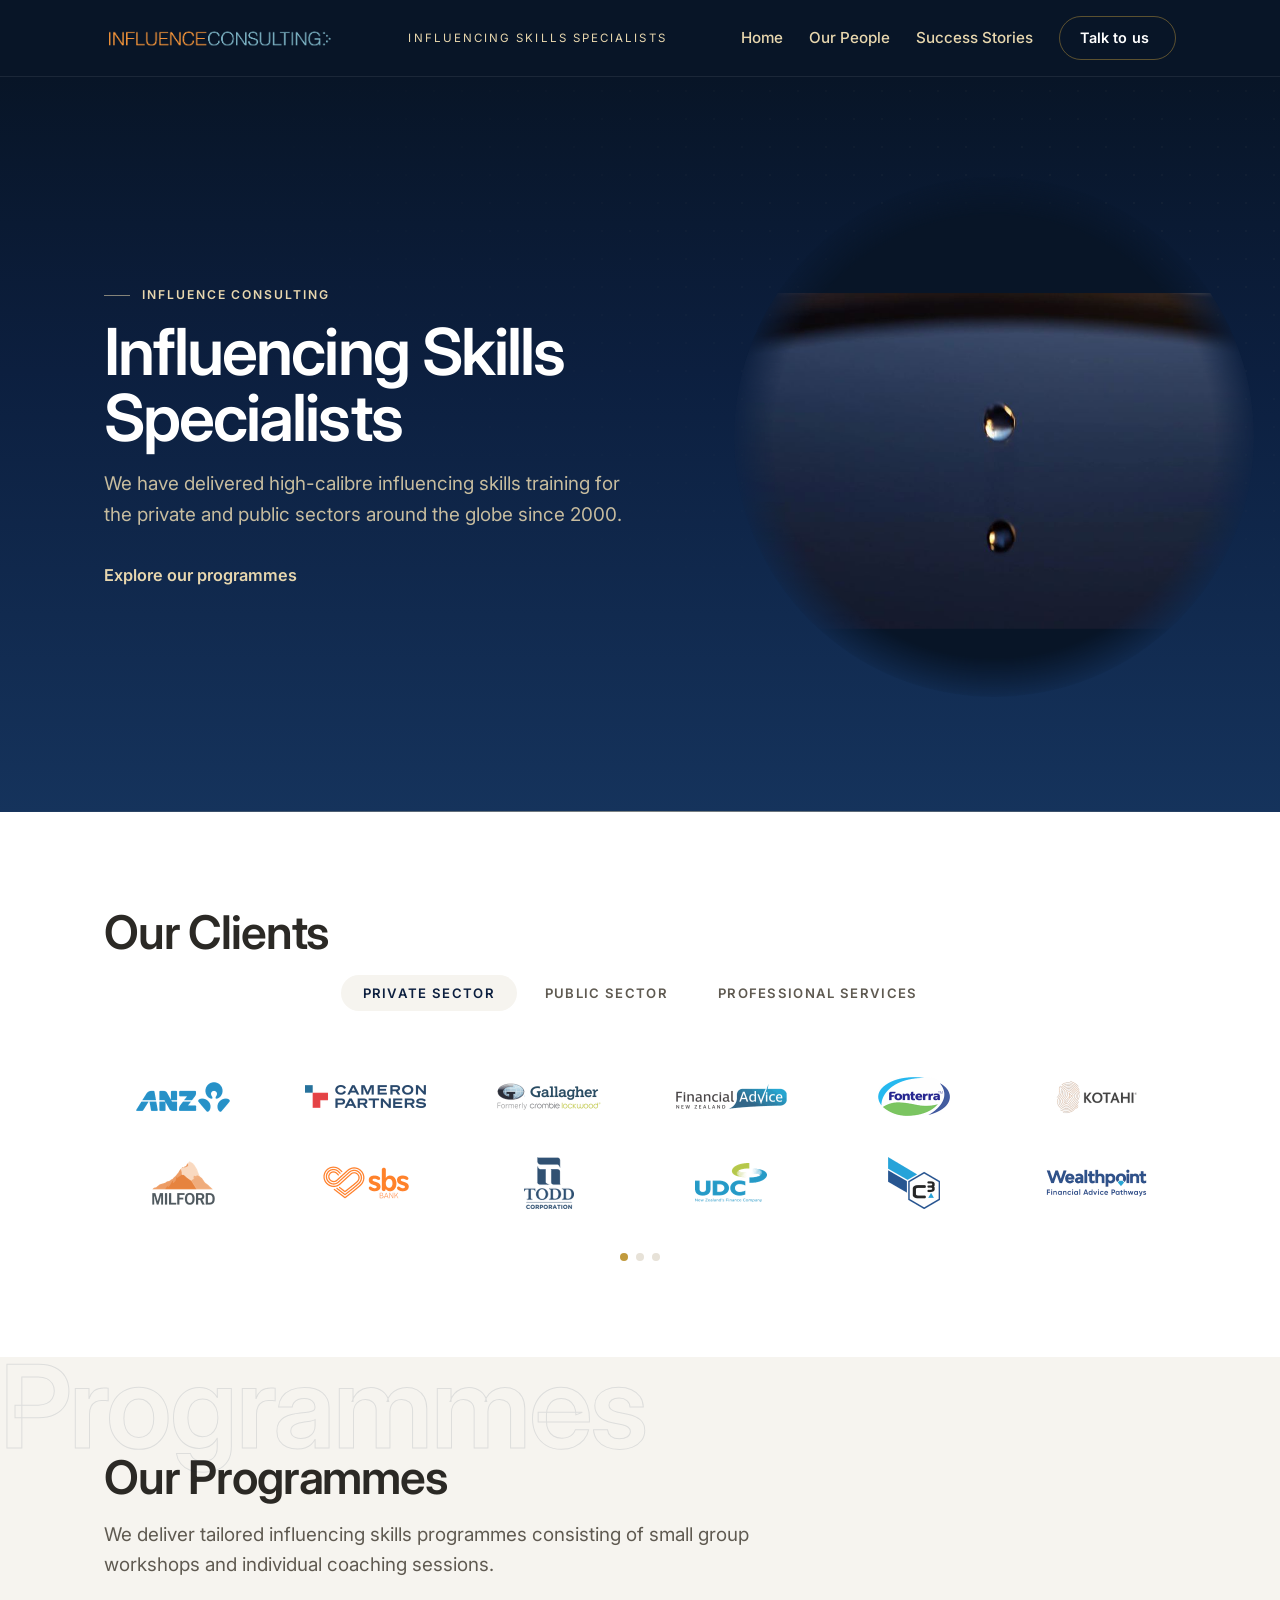
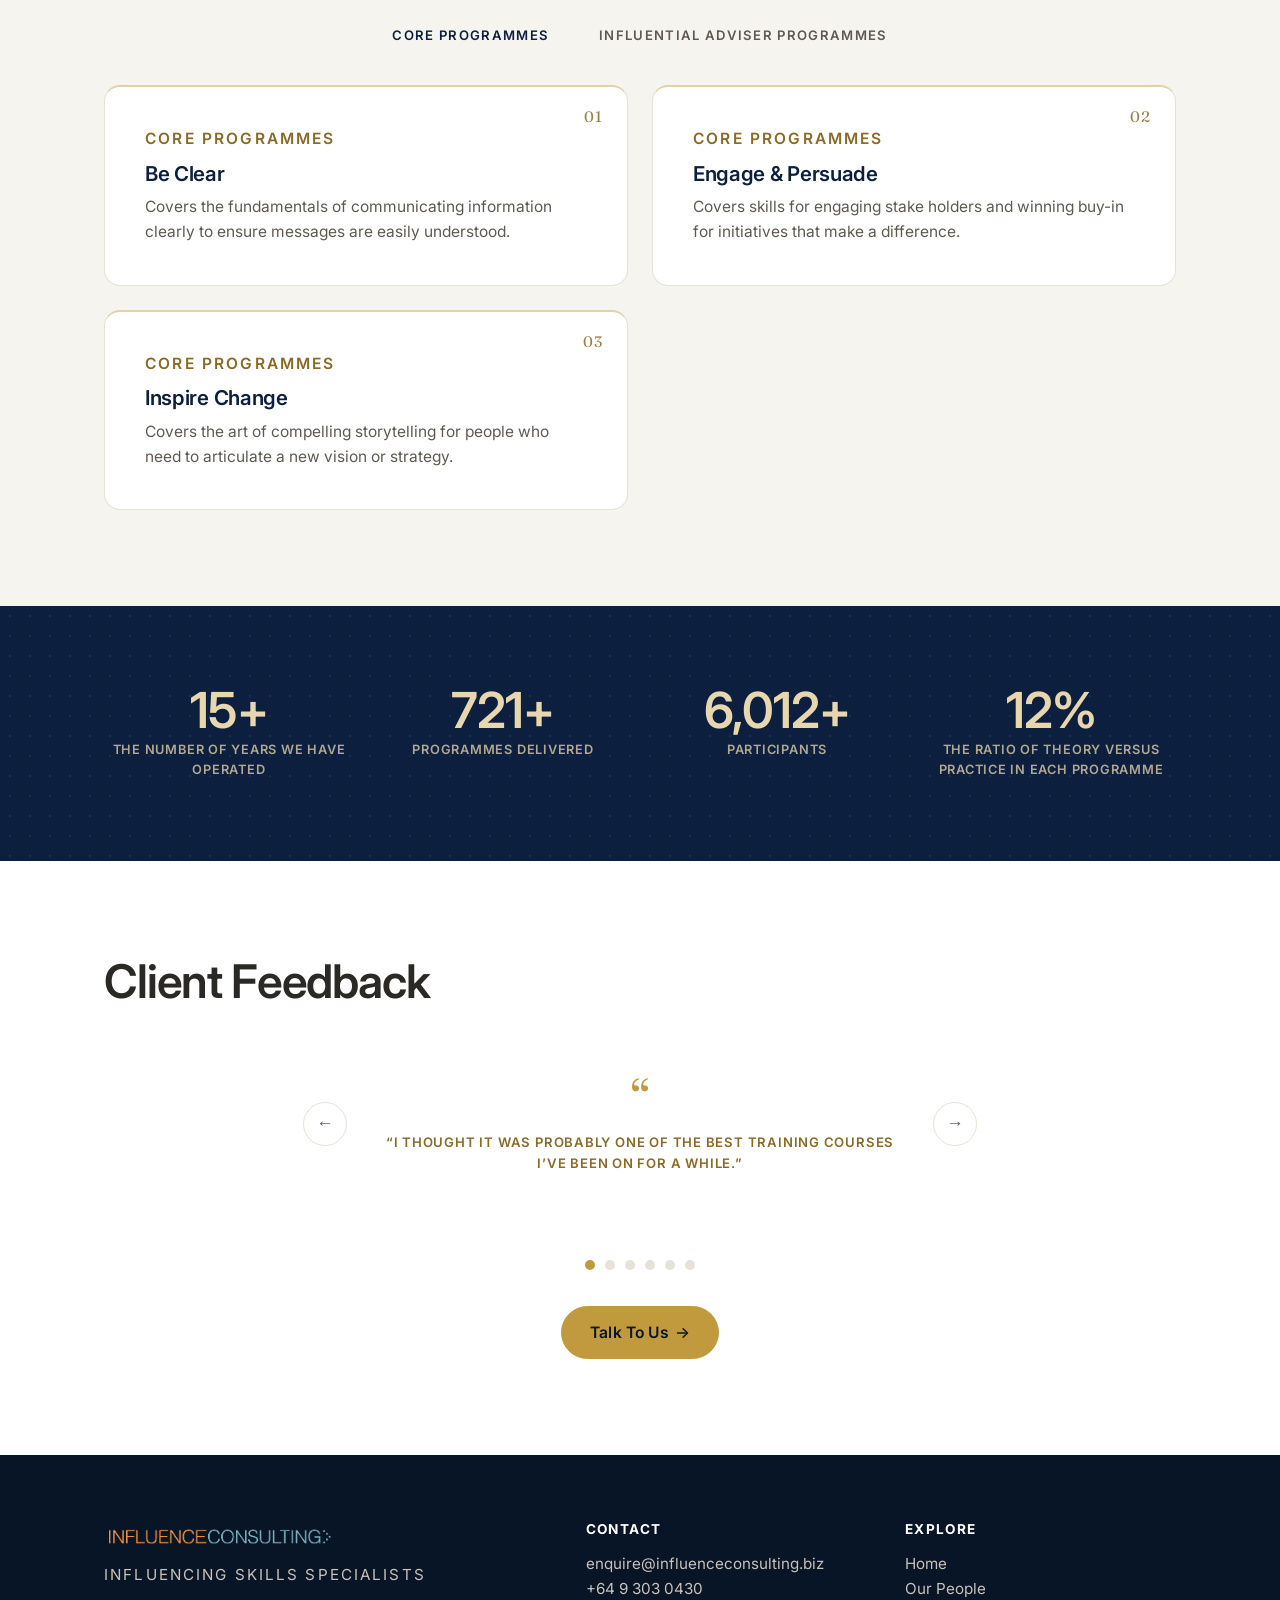
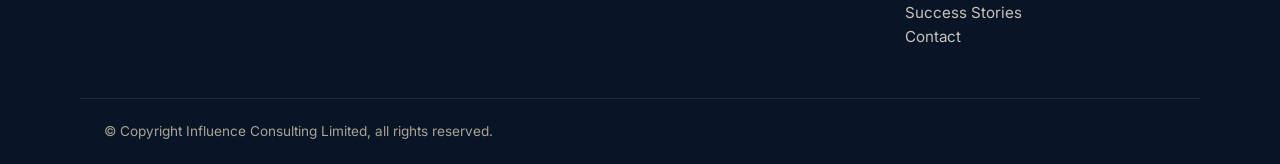
==== index.html @ 6c711fb7 "Programmes: Core Programmes tab first/active above Influential Adviser; restore Talk To Us button" ====
<!DOCTYPE html>
<html lang="en-NZ"><script>document.documentElement.classList.add("js")</script>
<head>
<meta charset="UTF-8">
<meta name="viewport" content="width=device-width, initial-scale=1">
<title>Influence Consulting – Leading Influencing Skills Specialists</title>
<link rel="icon" href="/assets/favicon.ico" sizes="any">
<link rel="icon" href="/assets/favicon-32.png" type="image/png" sizes="32x32">
<link rel="apple-touch-icon" href="/assets/favicon-180.png">
<meta property="og:title" content="Influence Consulting – Leading Influencing Skills Specialists">
<meta property="og:description" content="We have delivered high-calibre influencing skills training for the private and public sectors around the globe since 2000.">
<meta property="og:image" content="https://influence-website.onrender.com/assets/og-image.jpg">
<meta property="og:image:width" content="1200">
<meta property="og:image:height" content="630">
<meta property="og:image:alt" content="Influence Consulting — Influencing Skills Specialists">
<meta name="twitter:card" content="summary_large_image">
<meta name="twitter:title" content="Influence Consulting – Leading Influencing Skills Specialists">
<meta name="twitter:description" content="We have delivered high-calibre influencing skills training for the private and public sectors around the globe since 2000.">
<meta name="twitter:image" content="https://influence-website.onrender.com/assets/og-image.jpg">
<meta property="og:type" content="website">
<meta name="description" content="We have delivered high-calibre influencing skills training for the private and public sectors around the globe since 2000.">
<link rel="preconnect" href="https://fonts.googleapis.com">
<link rel="preconnect" href="https://fonts.gstatic.com" crossorigin>
<link href="https://fonts.googleapis.com/css2?family=Fraunces:opsz,wght@9..144,400;9..144,500;9..144,600&family=Inter:wght@400;500;600&display=swap" rel="stylesheet">
<link rel="stylesheet" href="style.css">
</head>
<body>

<header class="site-header">
  <div class="wrap nav-row">
    <a class="brand" href="/"><img src="assets/icl-logo-light.png" alt="Influence Consulting" class="brand-logo"></a>
    <p class="brand-tag">Influencing Skills Specialists</p>
    <button class="nav-toggle" aria-label="Menu" aria-expanded="false"><span></span><span></span><span></span></button>
    <nav>
      <a href="/">Home</a>
      <a href="/our-people">Our People</a>
      <a href="/success-stories">Success Stories</a>
      <a href="/contact" class="btn btn-sm">Talk to us</a>
    </nav>
  </div>
</header>
<main><section class="hero"><div class="wrap hero-grid">
    <div><p class="eyebrow">Influence Consulting</p>
    <h1>Influencing Skills Specialists</h1><p class="lede">We have delivered high-calibre influencing skills training for the private and public sectors around the globe since 2000.</p><p class="hero-link"><a href="#programmes">Explore our programmes</a></p>
    </div>
    <div class="hero-media hero-drop">
      <div class="drop-frame"><video class="drop-video" autoplay muted loop playsinline preload="auto" poster="assets/hero-drop-poster.jpg" aria-hidden="true">
        <source src="assets/hero-drop.mp4" type="video/mp4">
      </video></div>
    </div>
    </div></section><section class="section client-section"><div class="wrap">
<h2>Our Clients</h2>
<div class="client-tabs">
<button class="client-tab active" data-sector="0">Private Sector</button>
<button class="client-tab" data-sector="1">Public Sector</button>
<button class="client-tab" data-sector="2">Professional Services</button>
</div>
<div class="client-panel active"><div class="logo-grid">
<div class="logo-card"><img src="assets/anz.png" alt="ANZ" title="ANZ" width="94" height="30" loading="lazy" decoding="async"></div>
<div class="logo-card"><img src="assets/cameron.png" alt="Cameron Partners" title="Cameron Partners" width="121" height="23" loading="lazy" decoding="async"></div>
<div class="logo-card"><img src="assets/gallagher.png" alt="Gallagher (formerly Crombie Lockwood)" title="Gallagher (formerly Crombie Lockwood)" width="104" height="27" loading="lazy" decoding="async"></div>
<div class="logo-card"><img src="assets/financial-advice.png" alt="Financial Advice NZ" title="Financial Advice NZ" width="111" height="25" loading="lazy" decoding="async"></div>
<div class="logo-card"><img src="assets/fonterra.png" alt="Fonterra" title="Fonterra" width="72" height="39" loading="lazy" decoding="async"></div>
<div class="logo-card"><img src="assets/kotahi.png" alt="Kotahi" title="Kotahi" width="82" height="34" loading="lazy" decoding="async"></div>
<div class="logo-card"><img src="assets/milford.png" alt="Milford" title="Milford" width="63" height="44" loading="lazy" decoding="async"></div>
<div class="logo-card"><img src="assets/sbs.png" alt="SBS" title="SBS" width="86" height="33" loading="lazy" decoding="async"></div>
<div class="logo-card"><img src="assets/todd.png" alt="Todd Corporation" title="Todd Corporation" width="50" height="52" loading="lazy" decoding="async"></div>
<div class="logo-card"><img src="assets/udc.png" alt="UDC" title="UDC" width="72" height="39" loading="lazy" decoding="async"></div>
<div class="logo-card"><img src="assets/c3.png" alt="C3" title="C3" width="52" height="52" loading="lazy" decoding="async"></div>
<div class="logo-card"><img src="assets/wealthpoint.png" alt="Wealthpoint" title="Wealthpoint" width="101" height="28" loading="lazy" decoding="async"></div>
</div></div><div class="client-panel"><div class="logo-grid">
<div class="logo-card"><img src="assets/acc.png" alt="ACC" title="ACC" width="59" height="48" loading="lazy" decoding="async"></div>
<div class="logo-card"><img src="assets/commerce-commission.png" alt="Commerce Commission" title="Commerce Commission" width="94" height="30" loading="lazy" decoding="async"></div>
<div class="logo-card"><img src="assets/oag.png" alt="Controller and Auditor-General" title="Controller and Auditor-General" width="150" height="15" loading="lazy" decoding="async"></div>
<div class="logo-card"><img src="assets/dpmc.png" alt="Department of the Prime Minister and Cabinet" title="Department of the Prime Minister and Cabinet" width="132" height="21" loading="lazy" decoding="async"></div>
<div class="logo-card"><img src="assets/dia2.png" alt="Department of Internal Affairs" title="Department of Internal Affairs" width="105" height="27" loading="lazy" decoding="async"></div>
<div class="logo-card"><img src="assets/mbie.png" alt="Ministry of Business, Innovation & Employment" title="Ministry of Business, Innovation & Employment" width="118" height="24" loading="lazy" decoding="async"></div>
<div class="logo-card"><img src="assets/treasury.png" alt="The Treasury" title="The Treasury" width="108" height="26" loading="lazy" decoding="async"></div>
<div class="logo-card"><img src="assets/mpi.png" alt="Ministry for Primary Industries" title="Ministry for Primary Industries" width="119" height="24" loading="lazy" decoding="async"></div>
<div class="logo-card"><img src="assets/mot.png" alt="Ministry of Transport" title="Ministry of Transport" width="119" height="24" loading="lazy" decoding="async"></div>
<div class="logo-card"><img src="assets/gw.png" alt="Greater Wellington Regional Council" title="Greater Wellington Regional Council" width="92" height="30" loading="lazy" decoding="async"></div>
<div class="logo-card"><img src="assets/invercargill.png" alt="Invercargill City Council" title="Invercargill City Council" width="60" height="47" loading="lazy" decoding="async"></div>
<div class="logo-card"><img src="assets/moe.png" alt="Ministry of Education" title="Ministry of Education" width="88" height="32" loading="lazy" decoding="async"></div>
</div></div><div class="client-panel"><div class="logo-grid">
<div class="logo-card"><img src="assets/beca.png" alt="Beca" title="Beca" width="112" height="25" loading="lazy" decoding="async"></div>
<div class="logo-card"><img src="assets/buddle.png" alt="Buddle Findlay" title="Buddle Findlay" width="88" height="32" loading="lazy" decoding="async"></div>
<div class="logo-card"><img src="assets/colin.png" alt="Colin Biggers & Paisley" title="Colin Biggers & Paisley" width="67" height="42" loading="lazy" decoding="async"></div>
<div class="logo-card"><img src="assets/deloitte.png" alt="Deloitte" title="Deloitte" width="121" height="23" loading="lazy" decoding="async"></div>
<div class="logo-card"><img src="assets/kpmg.png" alt="KPMG" title="KPMG" width="82" height="34" loading="lazy" decoding="async"></div>
<div class="logo-card"><img src="assets/martinj.png" alt="MartinJenkins" title="MartinJenkins" width="102" height="27" loading="lazy" decoding="async"></div>
<div class="logo-card"><img src="assets/mitchell-daysh.png" alt="Mitchell Daysh" title="Mitchell Daysh" width="113" height="25" loading="lazy" decoding="async"></div>
<div class="logo-card"><img src="assets/rmv.png" alt="Russell McVeagh" title="Russell McVeagh" width="74" height="38" loading="lazy" decoding="async"></div>
<div class="logo-card"><img src="assets/saxton.png" alt="Saxton Bampfylde" title="Saxton Bampfylde" width="115" height="24" loading="lazy" decoding="async"></div>
</div></div>
<div class="client-dots">
<button class="client-dot on" aria-label="Private Sector"></button>
<button class="client-dot" aria-label="Public Sector"></button>
<button class="client-dot" aria-label="Professional Services"></button>
</div>
</div></section>
<section class="section section-tint section-head" id="programmes"><div class="wrap"><p class="ghost">Programmes</p>

<h2>Our Programmes</h2>
<p class="lede">We deliver tailored influencing skills programmes consisting of small group workshops and individual coaching sessions.</p>
<div class="programme-tabs" style="margin-top:36px">
  <button class="programme-tab active">Core Programmes</button>
  <button class="programme-tab">Influential Adviser Programmes</button>
</div>
<div class="grid-2 active" style="margin-top:24px"><div class="card"><p class="card-kicker">Core Programmes</p><h3>Be Clear</h3><p>Covers the fundamentals of communicating information clearly to ensure messages are easily understood.</p></div><div class="card"><p class="card-kicker">Core Programmes</p><h3>Engage &amp; Persuade</h3><p>Covers skills for engaging stake holders and winning buy-in for initiatives that make a difference.</p></div><div class="card"><p class="card-kicker">Core Programmes</p><h3>Inspire Change</h3><p>Covers the art of compelling storytelling for people who need to articulate a new vision or strategy.</p></div></div>
<div class="grid-2" style="margin-top:24px"><div class="card"><p class="card-kicker">Influential Adviser Programmes</p><h3>Influential Adviser<br>Business Development Skills</h3><p>Programmes designed for the banking, financial or professional service sectors, that result in more business with existing and prospective clients.</p></div><div class="card"><p class="card-kicker">Influential Adviser Programmes</p><h3>Influential Adviser<br>Consulting Skills</h3><p>Programmes that help banking, financial or professional service consultants develop key communication skills that cement strategic client relationships.</p></div></div>
</div></section>

<section class="stats"><div class="wrap stats-grid">
<div><strong class="count" data-to="25" data-suffix="+">0+</strong><span>The number of years we have operated</span></div>
<div><strong class="count" data-to="1200" data-suffix="+" data-delimiter=",">0+</strong><span>Programmes Delivered</span></div>
<div><strong class="count" data-to="10000" data-suffix="+" data-delimiter=",">0+</strong><span>Participants</span></div>
<div><strong class="count" data-to="20" data-suffix="%">0%</strong><span>The ratio of theory versus practice in each programme</span></div>
</div></section>

<section class="section"><div class="wrap">

<h2>Client Feedback</h2>
<div class="bubbles-wrapper">
  <button class="bubble-prev" aria-label="Previous">&#8592;</button>
  <div class="bubble active"><p>“I thought it was probably one of the best training courses I’ve been on for a while.”</p></div>
  <div class="bubble"><p>“I must say I felt my attention and absorption of information was much better than in usual sessions, and it really didn’t drag on like some workshops often do. Hence I believe what you do really works!”</p></div>
  <div class="bubble"><p>“Can’t thank you enough. I honestly can’t remember the last course I took that was so practical! Really appreciate it.”</p></div>
  <div class="bubble"><p>“This was fantastic! The content was really helpful for bringing consciousness to the way you interact with and influence people, and also learnt so much just from watching James’ communication and facilitation style.”</p></div>
  <div class="bubble"><p>“The course was really helpful using practical examples! I think everyone feels empowered and prepared to tackle those upcoming scenarios we analysed. The course moved at pace but still gave enough depth to each section — a great combo.”</p></div>
  <div class="bubble"><p>“In 20 years with being with ANZ, I’d say this would have to be the best communication course I’ve been on. It was succinct, relatable and constructive.”</p></div>
  <button class="bubble-next" aria-label="Next">&#8594;</button>
</div>
<div class="bubble-dots">
  <button class="on" aria-label="Feedback 1"></button>
  <button aria-label="Feedback 2"></button>
  <button aria-label="Feedback 3"></button>
  <button aria-label="Feedback 4"></button>
  <button aria-label="Feedback 5"></button>
  <button aria-label="Feedback 6"></button>
</div>
<div style="text-align:center;margin-top:36px"><a class="btn btn-gold" href="/contact">Talk To Us</a></div>
</div></section></main>

<footer class="site-footer">
  <div class="wrap footer-grid">
    <div>
      <a href="/"><img src="assets/icl-logo-light.png" alt="Influence Consulting" class="footer-logo" width="231" height="34"></a>
      <p class="footer-tag">Influencing Skills Specialists</p>
    </div>
    <div>
      <h4>Contact</h4>
      <p><a href="mailto:enquire@influenceconsulting.biz">enquire@influenceconsulting.biz</a><br>
      <a href="tel:+6493030430">+64 9 303 0430</a></p>
    </div>
    <div>
      <h4>Explore</h4>
      <p><a href="/">Home</a><br>
      <a href="/our-people">Our People</a><br>
      <a href="/success-stories">Success Stories</a><br>
      <a href="/contact">Contact</a></p>
    </div>
  </div>
  <div class="wrap footer-base">© Copyright Influence Consulting Limited, all rights reserved.</div>
</footer>

<script src="site.js" defer></script>
</body>
</html>
---- style.css ----
/* design tokens: the only ad-hoc colour values in this file should be inside this block */
:root{
  --ink:#2b2925; --ink-soft:#5f5a51; --navy:#0c1f3f; --navy-deep:#081527; --navy-hi:#15335c;
  --navy-mid:#0e2648;
  --gold:#c19a3d; --gold-ink:#8a6a24; --gold-soft:#e8d7ae; --gold-bright:#d4a843; --tint:#f6f4ef; --line:#e7e2d8;
  --space-2:16px; --space-3:24px; --space-4:32px; --space-6:48px; --space-8:64px; --space-12:96px;
  --font-display:"Fraunces",Georgia,serif; --font-body:"Inter",-apple-system,sans-serif;
  --mist:#aaa396; --gold-dim:rgba(193,154,61,.5);
  --shadow-card:0 12px 30px rgba(12,31,63,.1);
  --shadow-deep:0 30px 70px rgba(0,0,0,.45);
  --shadow-pop:0 16px 40px rgba(8,21,39,.28);
}
html{scroll-behavior:smooth}
*{margin:0;padding:0;box-sizing:border-box}
body{font-family:var(--font-body);color:var(--ink);line-height:1.6;background:#fff}
html,body{overflow-x:clip}
.wrap{max-width:1120px;margin:0 auto;padding:0 24px}
h1,h2,h3{font-family:var(--font-body);font-weight:600;line-height:1.14;letter-spacing:-.02em}
h1{font-size:clamp(2.5rem,5.4vw,4.05rem);line-height:1.02;letter-spacing:-.03em}
h2{font-size:clamp(1.9rem,3.9vw,2.9rem);line-height:1.05;letter-spacing:-.025em;margin-bottom:18px}
h3{font-size:1.28rem;margin-bottom:10px;letter-spacing:-.015em}
p{color:var(--ink-soft)}
.eyebrow{display:flex;align-items:center;gap:12px;font-size:.76rem;font-weight:600;letter-spacing:.16em;text-transform:uppercase;color:var(--gold-ink);margin-bottom:14px}
.eyebrow::before{content:"";width:26px;height:1px;background:currentColor;opacity:.55;flex:none}
.lede{font-size:1.18rem;line-height:1.62;max-width:58ch}
.btn{display:inline-flex;align-items:center;background:transparent;color:#fff;padding:13px 28px;border-radius:999px;text-decoration:none;font-weight:600;font-size:.98rem;letter-spacing:.01em;transition:.2s;border:1.5px solid rgba(193,154,61,.55)}
.btn::after{content:" \2192";font-weight:500;margin-left:6px}
.btn:hover{background:var(--gold);color:var(--navy-deep);border-color:var(--gold)}
.btn-gold{background:var(--gold);color:var(--navy-deep);border-color:var(--gold)}
.btn-gold:hover{background:var(--navy);color:#fff;border-color:var(--navy)}
.btn-sm{padding:9px 20px;font-size:.9rem;border-color:rgba(193,154,61,.45)}
.btn-sm::after{content:""}
.textlink{color:var(--navy);font-weight:600;text-decoration:none}
.textlink:hover{color:var(--gold-ink)}
a{color:inherit}
a:focus-visible,button:focus-visible,input:focus-visible,textarea:focus-visible{outline:3px solid var(--gold);outline-offset:3px}

/* header */
.site-header{position:sticky;top:0;background:var(--navy-deep);backdrop-filter:blur(8px);border-bottom:1px solid rgba(255,255,255,.08);z-index:50;transition:background .35s ease}
.nav-row{display:flex;align-items:center;justify-content:space-between;height:76px;gap:16px}
.brand-logo{height:34px;width:auto;display:block}
.brand-tag{font-size:.72rem;letter-spacing:.18em;text-transform:uppercase;color:var(--gold-soft)}
.brand{font-family:var(--font-body);font-size:1.35rem;text-decoration:none;color:#fff;font-weight:600}
.brand span{color:var(--gold);font-weight:400}
nav{display:flex;gap:26px;align-items:center}
nav a{text-decoration:none;font-weight:500;color:var(--gold-soft);font-size:.95rem}
nav a:hover{color:#fff}
.nav-toggle{display:none;flex-direction:column;gap:5px;background:none;border:none;cursor:pointer;padding:8px}
.nav-toggle span{display:block;width:22px;height:2px;background:var(--gold-soft);border-radius:2px;transition:.25s}
.nav-open .nav-toggle span:nth-child(1){transform:translateY(7px) rotate(45deg)}
.nav-open .nav-toggle span:nth-child(2){opacity:0}
.nav-open .nav-toggle span:nth-child(3){transform:translateY(-7px) rotate(-45deg)}

/* hero */
.hero{position:relative;background:linear-gradient(180deg,var(--navy-deep) 0%,var(--navy) 40%,var(--navy-hi) 100%);color:#fff;padding:clamp(48px,8.5vw,100px) 0 clamp(64px,9vw,120px);overflow:hidden}
.hero::after{content:"";position:absolute;inset:auto 0 0 0;height:1px;background:linear-gradient(90deg,rgba(232,215,174,0),rgba(232,215,174,.5),rgba(232,215,174,0))}
.hero .eyebrow{color:var(--gold-soft)}
.hero h1{color:#fff;max-width:18ch}
.hero .lede{color:rgba(232,215,174,.85);margin-top:18px}
.hero-grid{display:grid;grid-template-columns:1.15fr 1fr;gap:clamp(32px,4vw,56px);align-items:center;position:relative;z-index:1}
@media (min-width:1000px){.hero-media{width:min(620px,58vw);margin-right:calc(-1 * clamp(0px,10vw,150px))}}
.hero-link{margin-top:var(--space-4)}
.hero-link a{color:var(--gold-soft);font-weight:600;text-decoration:none;font-size:1.02rem}
.hero-link a:hover{color:#fff}
.hero-media{position:relative;display:flex;align-items:center;justify-content:center}
.drop-frame{width:100%;max-width:520px;aspect-ratio:1/1;border-radius:50%;overflow:hidden;position:relative;background:var(--navy-deep);
  -webkit-mask-image:radial-gradient(circle at 50% 50%,#000 60%,rgba(0,0,0,0) 72%);
  mask-image:radial-gradient(circle at 50% 50%,#000 60%,rgba(0,0,0,0) 72%)}
/* contained fit + slight zoom so the full splash stays inside the circle */
.drop-video{position:absolute;inset:0;width:100%;height:100%;object-fit:contain;transform:scale(1.15) translateY(4%);display:block}
.drop-still{position:absolute;inset:0;width:100%;height:100%;object-fit:cover;display:block}

/* ghost watermark heading */
.section-head{padding-top:clamp(90px,10vw,150px)}
.section-head{overflow:hidden}
.ghost{position:absolute;top:-8px;left:0;font-family:var(--font-body);font-weight:600;
  font-size:clamp(3.4rem,9vw,7.5rem);line-height:1;letter-spacing:-.02em;white-space:nowrap;
  color:transparent;-webkit-text-stroke:1px rgba(12,31,63,.10);pointer-events:none;user-select:none}
.section-head{position:relative}

/* subtle particle texture on hero, water-inspired */
.hero::before{content:"";position:absolute;inset:0;opacity:.08;pointer-events:none;
  background-image:radial-gradient(rgba(232,215,174,.5) 1px,transparent 1.4px);background-size:28px 28px;
  -webkit-mask-image:radial-gradient(120% 100% at 85% 20%,#000 0%,transparent 62%);
  mask-image:radial-gradient(120% 100% at 85% 20%,#000 0%,transparent 62%)}

/* story card quote mark */
.story{position:relative}
.story::before{content:"\201C";position:absolute;top:14px;right:18px;font-family:var(--font-display);
  font-size:3.6rem;line-height:1;color:var(--gold);opacity:.35;pointer-events:none}

/* stats */
.stats{background:var(--navy);padding:clamp(48px,7vw,80px) 0;position:relative}
.stats::before{content:"";position:absolute;inset:0;opacity:.08;pointer-events:none;
  background-image:radial-gradient(rgba(232,215,174,.85) 1px,transparent 1.5px);background-size:20px 20px}
.stats-grid{display:grid;grid-template-columns:repeat(4,1fr);gap:var(--space-3);text-align:center}
.stats strong{display:block;font-family:var(--font-body);font-weight:600;font-size:clamp(2.2rem,4vw,3.1rem);line-height:1;letter-spacing:-.02em;color:var(--gold-soft);transition:color .3s}
.stats strong.counted{color:var(--gold-bright)}
.stats span{font-size:.8rem;font-weight:600;letter-spacing:.06em;text-transform:uppercase;color:rgba(232,215,174,.75);display:block;margin-top:4px}

/* sections */
.section{padding:clamp(64px,7.5vw,112px) 0}
.section-tint{background:var(--tint)}
.grid-3{display:grid;grid-template-columns:repeat(3,1fr);gap:24px;margin-top:36px}
.grid-2{display:grid;grid-template-columns:repeat(2,1fr);gap:24px;margin-top:36px}
#programmes .grid-2{counter-reset:prog;display:none}
#programmes .grid-2.active{display:grid}
#programmes .card{position:relative;background:#fff;border:1px solid var(--line);border-radius:16px;padding:calc(var(--space-4) + 8px);transition:.25s;opacity:1;transform:none}
#programmes .card::before{counter-increment:prog;content:counter(prog,decimal-leading-zero);position:absolute;top:18px;right:24px;font-family:var(--font-display);font-size:.95rem;letter-spacing:.06em;color:var(--gold-ink);opacity:.85}
#programmes .card{border-top:2px solid rgba(193,154,61,.45)}
.programme-tabs{display:flex;justify-content:center;gap:6px;margin-bottom:var(--space-4)}
.programme-tab{font-family:var(--font-body);font-size:.82rem;font-weight:600;letter-spacing:.1em;text-transform:uppercase;color:var(--ink-soft);background:none;border:none;padding:10px 22px;cursor:pointer;border-radius:999px;transition:.25s}
.programme-tab:hover{color:var(--navy)}
.programme-tab.active{color:var(--navy);background:var(--tint)}
.card{background:#fff;border:1px solid var(--line);border-radius:16px;padding:var(--space-4);transition:.25s}
#programmes .card{opacity:1;transform:none}
html:not(.js) .card,html:not(.js) .logo-card,html:not(.js) .person,html:not(.js) .story{opacity:1;transform:none}
.card:hover{box-shadow:0 12px 30px rgba(12,31,63,.08)}
.card-kicker{font-size:.72rem;font-weight:600;letter-spacing:.14em;text-transform:uppercase;color:var(--gold-ink);margin-bottom:10px}
.card h3{color:var(--navy)}
.card p{font-size:.97rem}

/* clients — tabbed carousel like the current influence.co.nz */
.client-section{padding:clamp(64px,7.5vw,112px) 0}
.client-tabs{display:flex;justify-content:center;gap:6px;margin-bottom:var(--space-6)}
.client-tab{font-family:var(--font-body);font-size:.82rem;font-weight:600;letter-spacing:.1em;text-transform:uppercase;color:var(--ink-soft);background:none;border:none;padding:10px 22px;cursor:pointer;border-radius:999px;transition:.25s;position:relative}
.client-tab:hover{color:var(--navy)}
.client-tab.active{color:var(--navy);background:var(--tint)}
.client-panel{display:none;animation:fadeSlideIn .4s ease}
.client-panel.active{display:block}
@keyframes fadeSlideIn{from{opacity:0;transform:translateY(8px)}to{opacity:1;transform:translateY(0)}}
.logo-grid{display:grid;grid-template-columns:repeat(6,1fr);gap:10px 24px;align-items:center}
.logo-card{background:none;border:0;border-radius:0;display:grid;place-items:center;padding:10px 4px;min-height:76px;transition:.3s;opacity:0;transform:translateY(10px)}
.logo-card img{opacity:.85;transition:.3s}
.logo-card:hover img{opacity:1}
.logo-card:hover{transform:translateY(-2px)}
.logo-card.in{opacity:1;transform:none}
.logo-card:hover{box-shadow:0 8px 22px rgba(12,31,63,.09)}
.logo-card img{max-width:100%;height:auto;object-fit:contain;transition:.3s}
.client-dots{display:flex;justify-content:center;gap:8px;margin-top:var(--space-4)}
.client-dot{width:8px;height:8px;border-radius:50%;border:none;background:var(--line);cursor:pointer;padding:0;transition:.25s}
.client-dot.on{background:var(--gold)}

/* bubbles — testimonial carousel */
.bubbles-wrapper{position:relative;max-width:740px;margin:0 auto;min-height:200px;display:flex;align-items:center;justify-content:center}
.bubble{max-width:640px;text-align:center;padding:var(--space-3) var(--space-4);opacity:0;transform:translateX(40px);transition:opacity .5s ease,transform .5s ease;pointer-events:none;position:absolute}
.bubble.active{opacity:1;transform:translateX(0);pointer-events:auto;position:relative}
.bubble.leaving{opacity:0;transform:translateX(-40px)}
.bubble::before{content:"\201C";font-family:var(--font-display);font-size:3rem;line-height:1;color:var(--gold);display:block;margin-bottom:8px}
.bubble p{color:var(--ink);font-size:1.08rem;line-height:1.6;max-width:58ch;margin:0 auto}
.bubble p:last-child{margin-top:10px;font-size:.82rem;font-weight:600;letter-spacing:.06em;text-transform:uppercase;color:var(--gold-ink)}
.bubble-dots{display:flex;justify-content:center;gap:10px;margin-top:36px}
.bubble-dots button{width:10px;height:10px;border-radius:50%;border:none;background:var(--line);cursor:pointer;padding:0;transition:.25s}
.bubble-dots button.on{background:var(--gold)}
.bubble-controls{display:flex;justify-content:center;gap:20px;margin-top:20px}
.bubble-prev,.bubble-next{background:none;border:1.5px solid var(--line);color:var(--ink-soft);width:44px;height:44px;border-radius:50%;font-size:1.1rem;cursor:pointer;transition:.25s;display:grid;place-items:center}
.bubble-prev:hover,.bubble-next:hover{border-color:var(--gold);color:var(--gold-ink)}

/* people */
.person{background:#fff;border:1px solid var(--line);border-radius:14px;padding:var(--space-3);text-align:center;cursor:pointer;transition:.25s;opacity:0;transform:translateY(14px)}
.person.in{opacity:1;transform:none}
.person:hover{box-shadow:var(--shadow-card);transform:translateY(-3px)}
.person-photo{width:116px;height:116px;border-radius:50%;object-fit:cover;margin-bottom:16px;border:1px solid rgba(193,154,61,.5)}
.person h3{color:var(--navy)}
.person .loc{font-size:.78rem;font-weight:600;letter-spacing:.08em;text-transform:uppercase;color:var(--gold-ink);margin-bottom:6px}

/* stories */
.stories-grid .story{cursor:pointer}
.story{background:#fff;border:1px solid var(--line);border-radius:14px;overflow:hidden;transition:.25s;opacity:0;transform:translateY(14px)}
.story.in{opacity:1;transform:none}
.story:hover{box-shadow:var(--shadow-card);transform:translateY(-3px)}
.story-img{width:100%;height:220px;object-fit:cover;display:block}
.story .tag{font-size:.72rem;font-weight:600;letter-spacing:.14em;text-transform:uppercase;color:var(--gold-ink);margin:22px var(--space-3) 0}
.story h3{font-size:1.02rem;color:var(--navy);margin:8px var(--space-3) 10px;line-height:1.4}
.story .textlink{margin:0 var(--space-3) var(--space-3);display:inline-block}

/* modal */
.modal{position:fixed;inset:0;background:rgba(8,21,39,.55);display:grid;place-items:center;padding:24px;opacity:0;pointer-events:none;transition:.25s;z-index:100}
.modal.open{opacity:1;pointer-events:auto}
.modal-box{position:relative;background:#fff;border-radius:16px;max-width:640px;width:100%;max-height:82vh;overflow:auto;padding:var(--space-6);transform:translateY(14px);transition:.25s}
.modal.open .modal-box{transform:none}
.modal-box h3{color:var(--navy);font-size:1.4rem;margin-bottom:14px}
.modal-close{position:absolute;top:10px;right:10px;width:44px;height:44px;display:grid;place-items:center;background:none;border:none;font-size:1.5rem;cursor:pointer;color:var(--ink-soft);border-radius:50%}
.modal-close:hover{background:var(--tint)}
.modal-close:hover{color:var(--navy)}
.modal-box p{margin-bottom:12px}

/* contact */
.contact-grid{display:grid;grid-template-columns:1fr 1fr;gap:56px;align-items:start}
.contact-lines{display:grid;gap:20px;margin-top:30px}
.contact-lines h4{font-size:.8rem;letter-spacing:.1em;text-transform:uppercase;color:var(--gold-ink)}
.contact-lines a{font-size:1.1rem;color:var(--navy);text-decoration:none;font-weight:600}
.contact-lines a:hover{color:var(--gold)}
.contact-form{display:grid;gap:10px;background:var(--tint);border:1px solid var(--line);border-radius:14px;padding:var(--space-4)}
.contact-form label{font-size:.86rem;font-weight:600;color:var(--navy);margin-top:8px}
.contact-form input,.contact-form textarea{width:100%;padding:13px 16px;border:1px solid var(--line);border-radius:10px;font:inherit;background:#fff;color:var(--ink);transition:border-color .2s}
.contact-form input:hover,.contact-form textarea:hover{border-color:var(--gold-dim)}
.contact-form label{display:block;font-size:.78rem;font-weight:600;letter-spacing:.08em;text-transform:uppercase;color:var(--ink-soft);margin:0 0 6px}
.contact-form input:focus,.contact-form textarea:focus{outline:2px solid var(--gold);border-color:transparent}
.contact-form .btn{margin-top:16px;justify-self:start;border:none;cursor:pointer;background:var(--navy);color:#fff}
.contact-form .btn:hover{background:var(--gold);color:var(--navy-deep)}

/* footer */
.site-footer{background:var(--navy-deep);color:var(--mist);padding:var(--space-8) 0 0}
.footer-grid{display:grid;grid-template-columns:1.6fr 1fr 1fr;gap:48px;padding-bottom:48px}
.footer-logo{height:34px;width:auto;display:block;margin-bottom:10px}
.footer-tag{margin-top:8px}
.site-footer h4{color:#fff;font-size:.85rem;letter-spacing:.1em;text-transform:uppercase;margin-bottom:12px}
.site-footer a{text-decoration:none}
.site-footer a:hover{color:#fff}
.site-footer p{font-size:.95rem;color:#c8c2b8}
.site-footer p a{color:#c8c2b8}
.site-footer a:hover{color:#fff}
.footer-tag{color:#c8c2b8;font-size:.8rem;letter-spacing:.14em;text-transform:uppercase}
.footer-base{border-top:1px solid rgba(255,255,255,.1);padding:22px 24px;font-size:.85rem}

@media(max-width:900px){
  .ghost{font-size:2.6rem}
  .hero-grid,.grid-2,.contact-grid,.footer-grid{grid-template-columns:1fr}
  .grid-3{grid-template-columns:1fr}
  .hero{padding:40px 0 56px}
  .drop-frame{max-width:300px;margin:0 auto}
  .stats-grid{grid-template-columns:repeat(2,1fr)}
  .logo-grid{grid-template-columns:repeat(3,1fr)}
  .bubble{position:relative;max-width:100%;transform:none;opacity:1}
  .bubble:not(.active){display:none}
  .bubble-controls{display:none}
  .bubble-dots{margin-top:20px}
  .bubbles-wrapper{min-height:auto}
  .brand-tag{display:none}
  .nav-toggle{display:flex}
  nav{position:fixed;top:76px;left:0;right:0;background:var(--navy-deep);flex-direction:column;align-items:stretch;gap:0;padding:8px 24px 20px;border-bottom:1px solid rgba(255,255,255,.1);box-shadow:0 16px 30px rgba(0,0,0,.35);transform:translateY(-12px);opacity:0;pointer-events:none;transition:.25s;z-index:49}
  .nav-open nav{transform:none;opacity:1;pointer-events:auto}
  nav a{display:block;padding:13px 4px;border-bottom:1px solid rgba(255,255,255,.1);font-size:1rem}
  nav a:last-child{border-bottom:none;margin-top:10px;text-align:center}
  .programme-tabs{flex-wrap:wrap}
  .client-tabs{flex-wrap:wrap}
}

@media (prefers-reduced-motion: reduce){
  .bubble,.bubble.active,.bubble.leaving{transition:none;transform:none;opacity:1;position:relative}
  .bubble:not(.active){display:none}
  .bubble-dots,.bubble-controls{display:none}
}
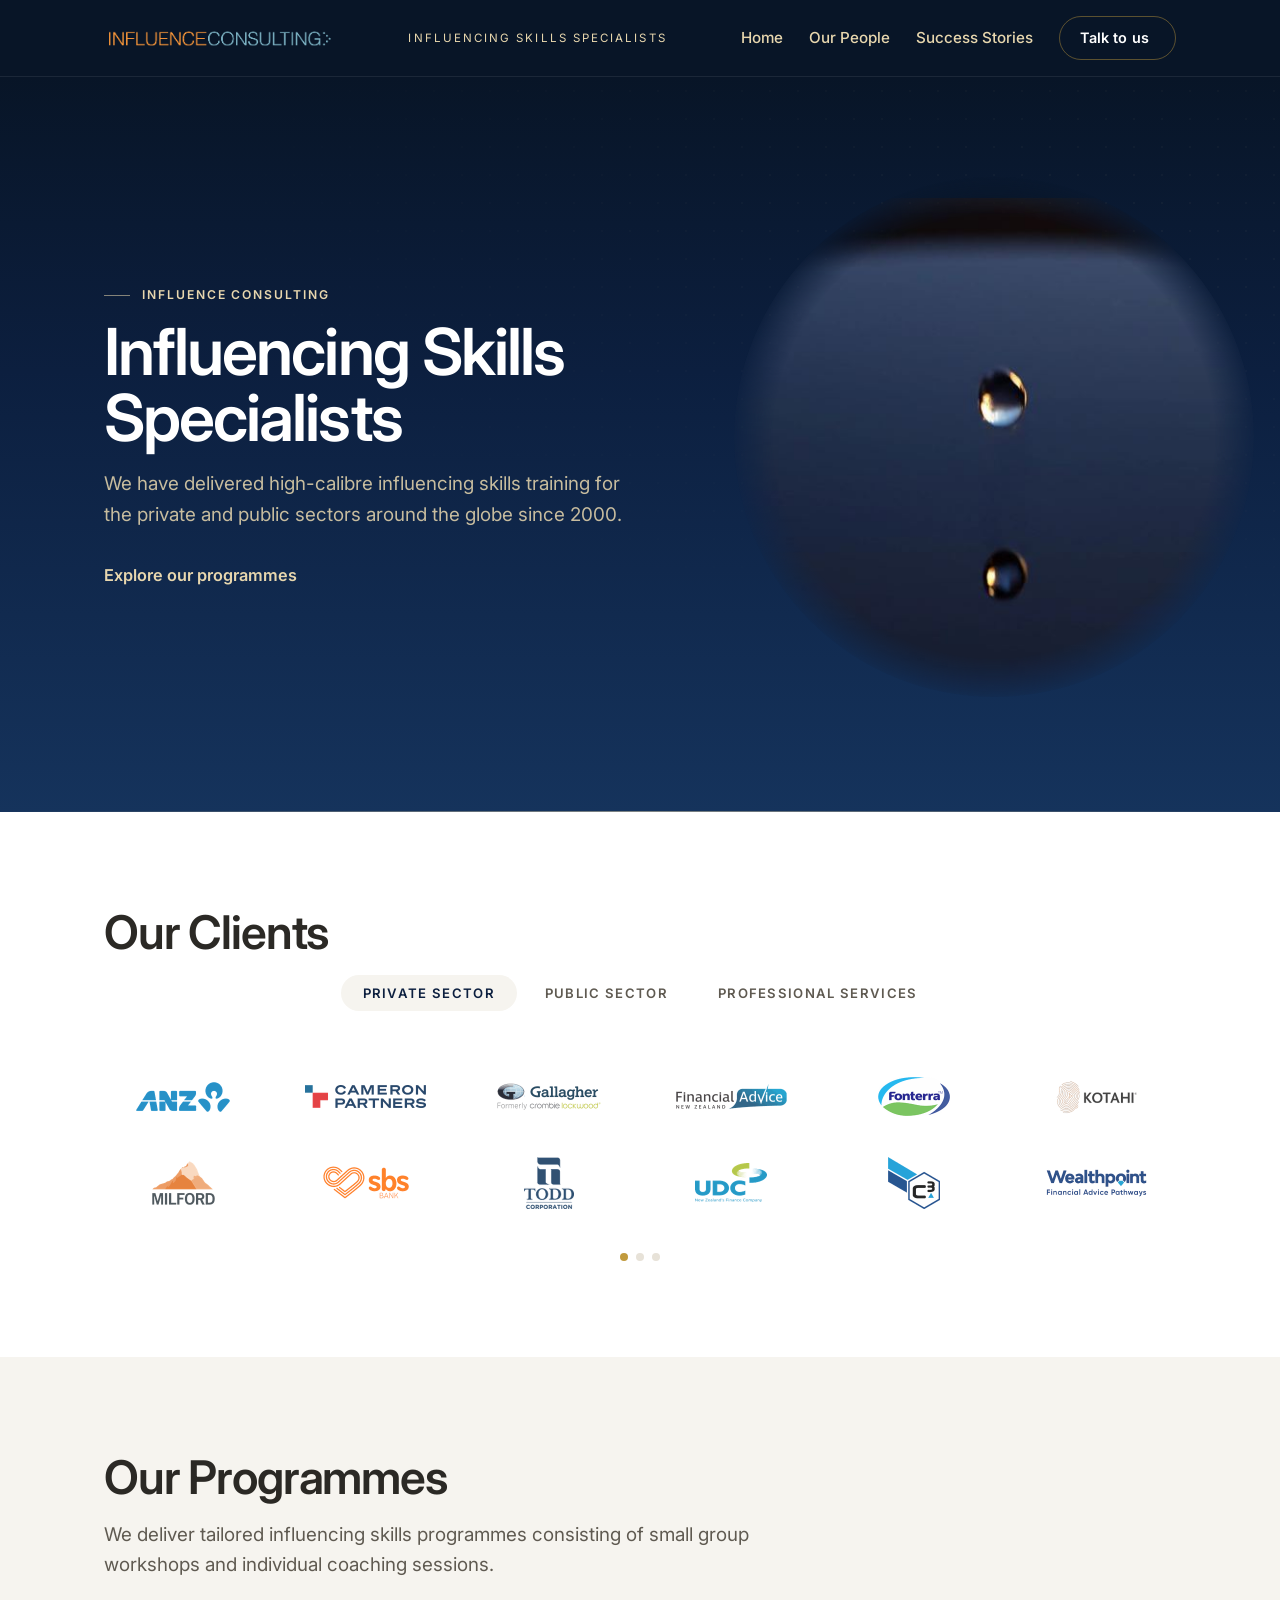
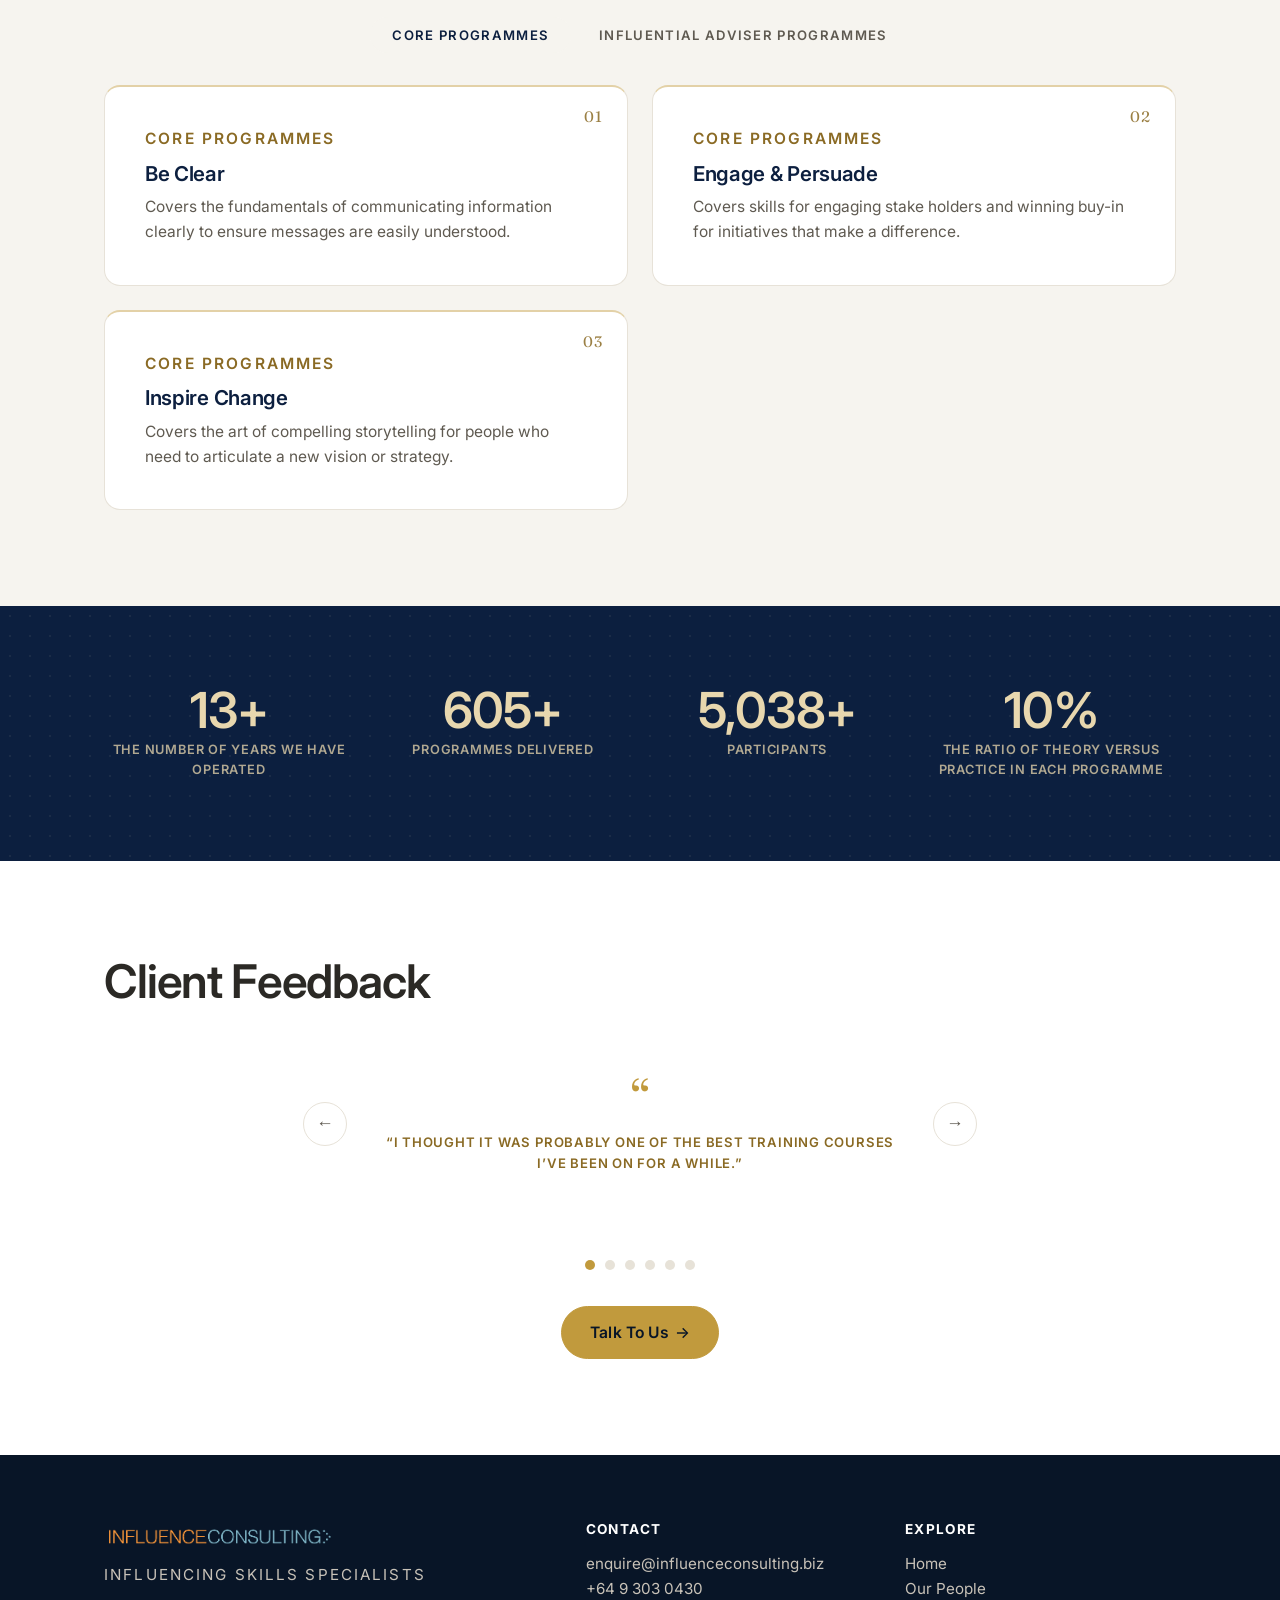
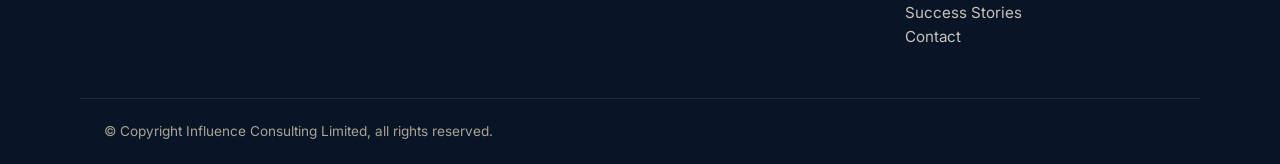
==== commit 764cd8b8: "Remove ghost 'Programmes' watermark above Our Programmes heading" ====
--- a/index.html
+++ b/index.html
@@ -98,7 +98,7 @@
 <button class="client-dot" aria-label="Professional Services"></button>
 </div>
 </div></section>
-<section class="section section-tint section-head" id="programmes"><div class="wrap"><p class="ghost">Programmes</p>
+<section class="section section-tint section-head" id="programmes"><div class="wrap">
 
 <h2>Our Programmes</h2>
 <p class="lede">We deliver tailored influencing skills programmes consisting of small group workshops and individual coaching sessions.</p>
--- a/style.css
+++ b/style.css
@@ -66,8 +66,8 @@
 .drop-frame{width:100%;max-width:520px;aspect-ratio:1/1;border-radius:50%;overflow:hidden;position:relative;background:var(--navy-deep);
   -webkit-mask-image:radial-gradient(circle at 50% 50%,#000 60%,rgba(0,0,0,0) 72%);
   mask-image:radial-gradient(circle at 50% 50%,#000 60%,rgba(0,0,0,0) 72%)}
-/* contained fit + slight zoom so the full splash stays inside the circle */
-.drop-video{position:absolute;inset:0;width:100%;height:100%;object-fit:contain;transform:scale(1.15) translateY(4%);display:block}
+/* cover fit: water fills the circle; 4% down-shift keeps the splash crown fully inside */
+.drop-video{position:absolute;inset:0;width:100%;height:100%;object-fit:cover;transform:translateY(4%);display:block}
 .drop-still{position:absolute;inset:0;width:100%;height:100%;object-fit:cover;display:block}
 
 /* ghost watermark heading */
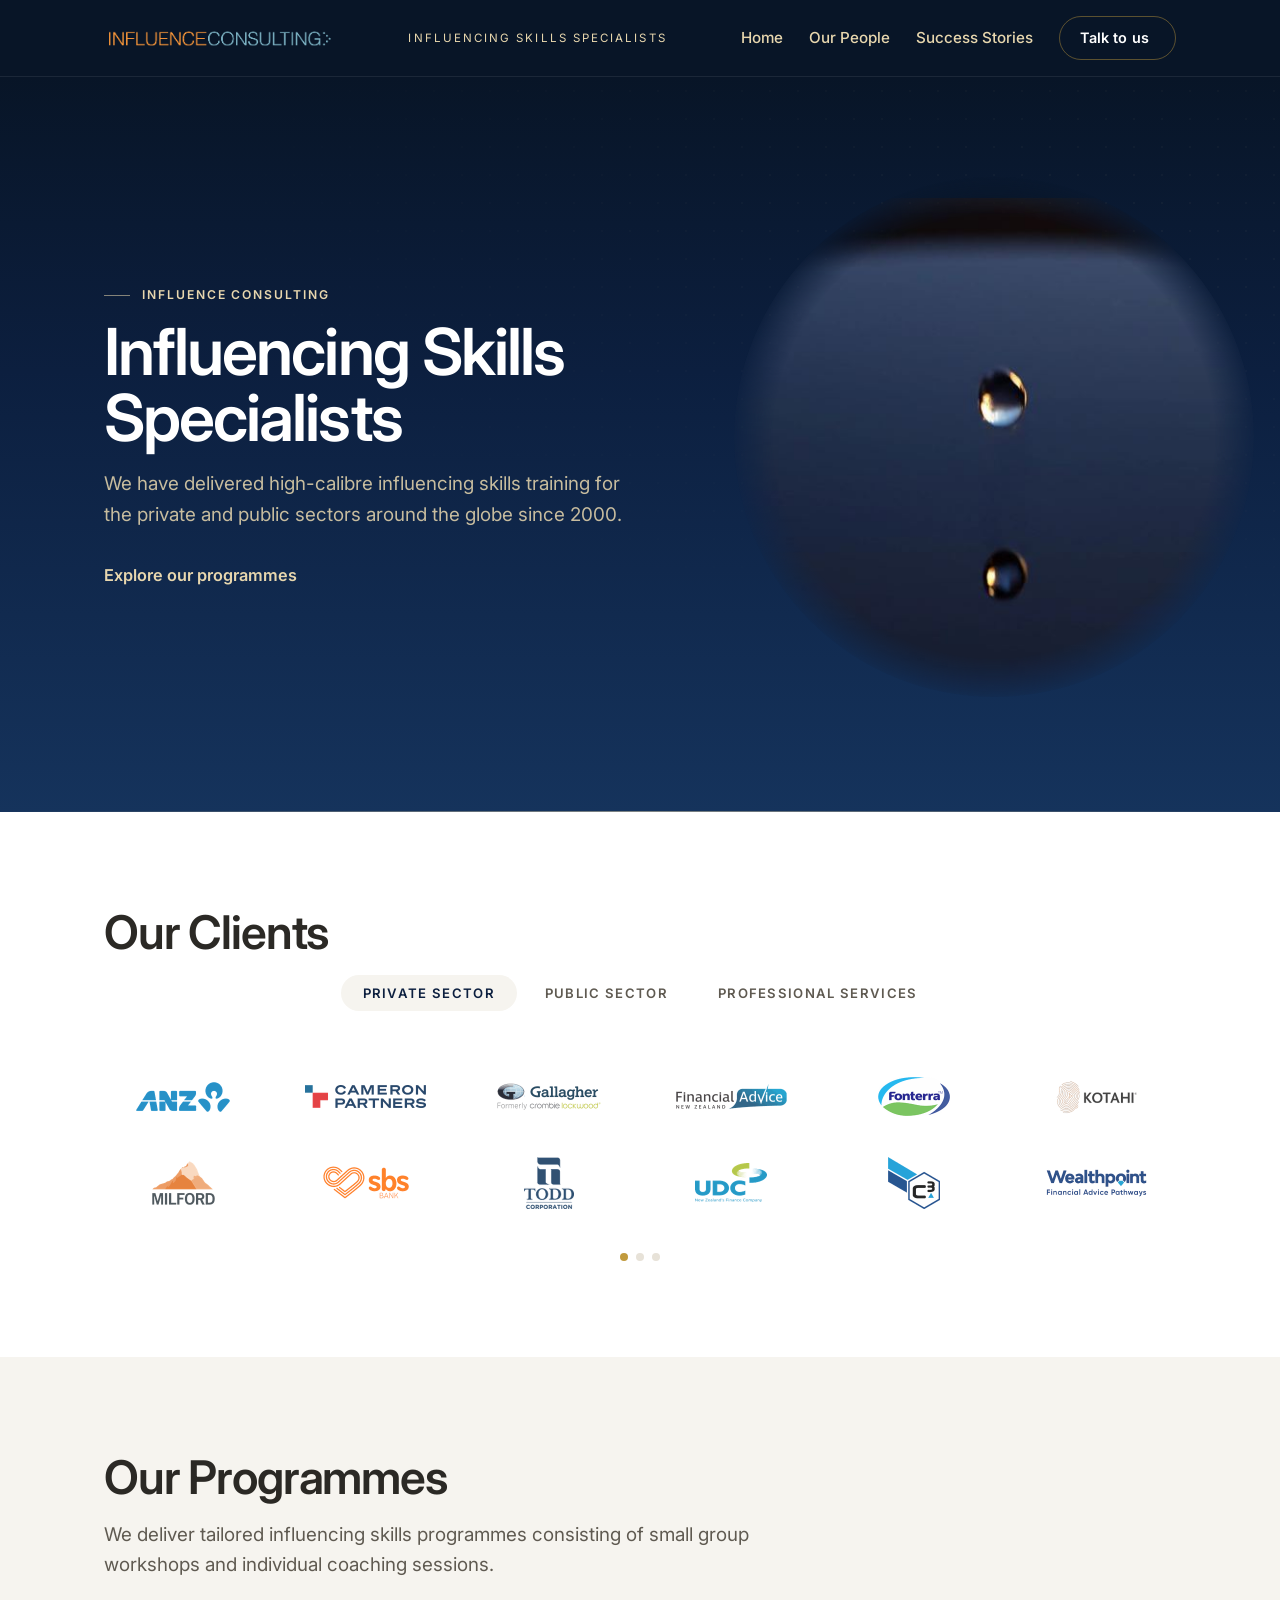
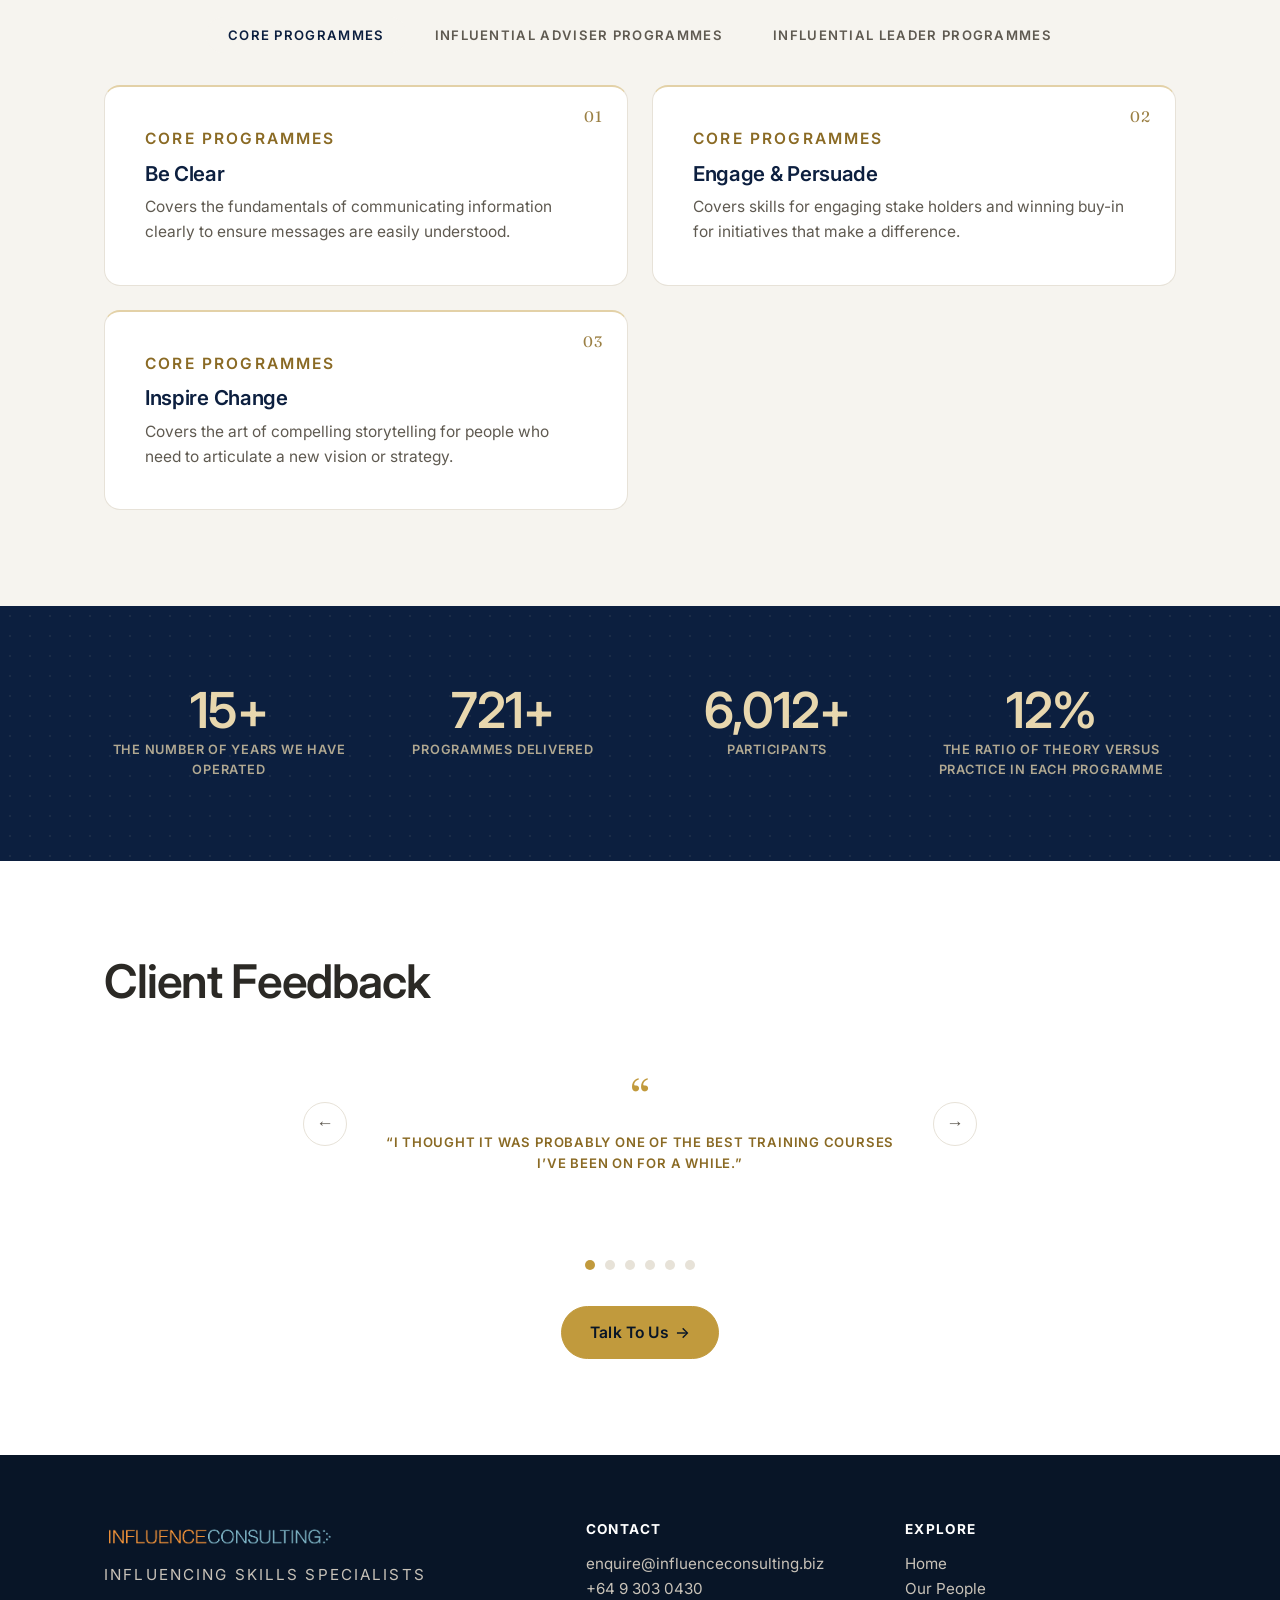
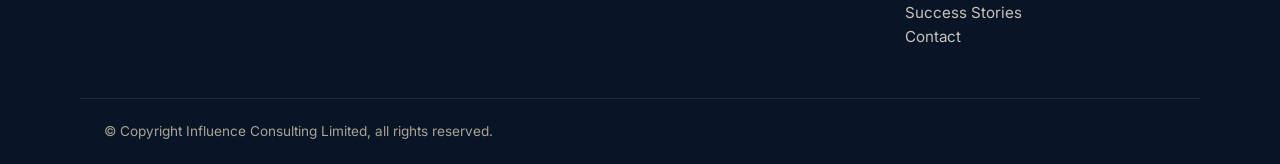
==== commit da1c265c: "Add Influential Leader Programmes tab with Driving Change programme" ====
--- a/index.html
+++ b/index.html
@@ -4,19 +4,20 @@
 <meta charset="UTF-8">
 <meta name="viewport" content="width=device-width, initial-scale=1">
 <title>Influence Consulting – Leading Influencing Skills Specialists</title>
+<link rel="canonical" href="https://www.influence.co.nz/">
 <link rel="icon" href="/assets/favicon.ico" sizes="any">
 <link rel="icon" href="/assets/favicon-32.png" type="image/png" sizes="32x32">
 <link rel="apple-touch-icon" href="/assets/favicon-180.png">
 <meta property="og:title" content="Influence Consulting – Leading Influencing Skills Specialists">
 <meta property="og:description" content="We have delivered high-calibre influencing skills training for the private and public sectors around the globe since 2000.">
-<meta property="og:image" content="https://influence-website.onrender.com/assets/og-image.jpg">
+<meta property="og:image" content="https://www.influence.co.nz/assets/og-image.jpg">
 <meta property="og:image:width" content="1200">
 <meta property="og:image:height" content="630">
 <meta property="og:image:alt" content="Influence Consulting — Influencing Skills Specialists">
 <meta name="twitter:card" content="summary_large_image">
 <meta name="twitter:title" content="Influence Consulting – Leading Influencing Skills Specialists">
 <meta name="twitter:description" content="We have delivered high-calibre influencing skills training for the private and public sectors around the globe since 2000.">
-<meta name="twitter:image" content="https://influence-website.onrender.com/assets/og-image.jpg">
+<meta name="twitter:image" content="https://www.influence.co.nz/assets/og-image.jpg">
 <meta property="og:type" content="website">
 <meta name="description" content="We have delivered high-calibre influencing skills training for the private and public sectors around the globe since 2000.">
 <link rel="preconnect" href="https://fonts.googleapis.com">
@@ -105,9 +106,12 @@
 <div class="programme-tabs" style="margin-top:36px">
   <button class="programme-tab active">Core Programmes</button>
   <button class="programme-tab">Influential Adviser Programmes</button>
+  <button class="programme-tab">Influential Leader Programmes</button>
 </div>
 <div class="grid-2 active" style="margin-top:24px"><div class="card"><p class="card-kicker">Core Programmes</p><h3>Be Clear</h3><p>Covers the fundamentals of communicating information clearly to ensure messages are easily understood.</p></div><div class="card"><p class="card-kicker">Core Programmes</p><h3>Engage &amp; Persuade</h3><p>Covers skills for engaging stake holders and winning buy-in for initiatives that make a difference.</p></div><div class="card"><p class="card-kicker">Core Programmes</p><h3>Inspire Change</h3><p>Covers the art of compelling storytelling for people who need to articulate a new vision or strategy.</p></div></div>
 <div class="grid-2" style="margin-top:24px"><div class="card"><p class="card-kicker">Influential Adviser Programmes</p><h3>Influential Adviser<br>Business Development Skills</h3><p>Programmes designed for the banking, financial or professional service sectors, that result in more business with existing and prospective clients.</p></div><div class="card"><p class="card-kicker">Influential Adviser Programmes</p><h3>Influential Adviser<br>Consulting Skills</h3><p>Programmes that help banking, financial or professional service consultants develop key communication skills that cement strategic client relationships.</p></div></div>
+<div class="grid-1" style="margin-top:24px"><div class="card"><p class="card-kicker">Influential Leader Programmes</p><h3>Driving Change</h3><p>A four-step process for driving change: make good change decisions by testing whether change is necessary and possible; reality check your commitment as a leader to drive it; make the case for change by strategically influencing stakeholders to secure buy-in; and drive change, maintaining momentum by overcoming blockages such as resistance before, during and after the change is implemented.</p></div>
+</div>
 </div></section>
 
 <section class="stats"><div class="wrap stats-grid">
--- a/style.css
+++ b/style.css
@@ -105,6 +105,10 @@
 .grid-2{display:grid;grid-template-columns:repeat(2,1fr);gap:24px;margin-top:36px}
 #programmes .grid-2{counter-reset:prog;display:none}
 #programmes .grid-2.active{display:grid}
+.grid-1{display:grid;grid-template-columns:1fr;gap:24px;margin-top:36px}
+#programmes .grid-1{counter-reset:prog;display:none}
+#programmes .grid-1.active{display:grid}
+@media(min-width:901px){#programmes .grid-1{max-width:50%}}
 #programmes .card{position:relative;background:#fff;border:1px solid var(--line);border-radius:16px;padding:calc(var(--space-4) + 8px);transition:.25s;opacity:1;transform:none}
 #programmes .card::before{counter-increment:prog;content:counter(prog,decimal-leading-zero);position:absolute;top:18px;right:24px;font-family:var(--font-display);font-size:.95rem;letter-spacing:.06em;color:var(--gold-ink);opacity:.85}
 #programmes .card{border-top:2px solid rgba(193,154,61,.45)}
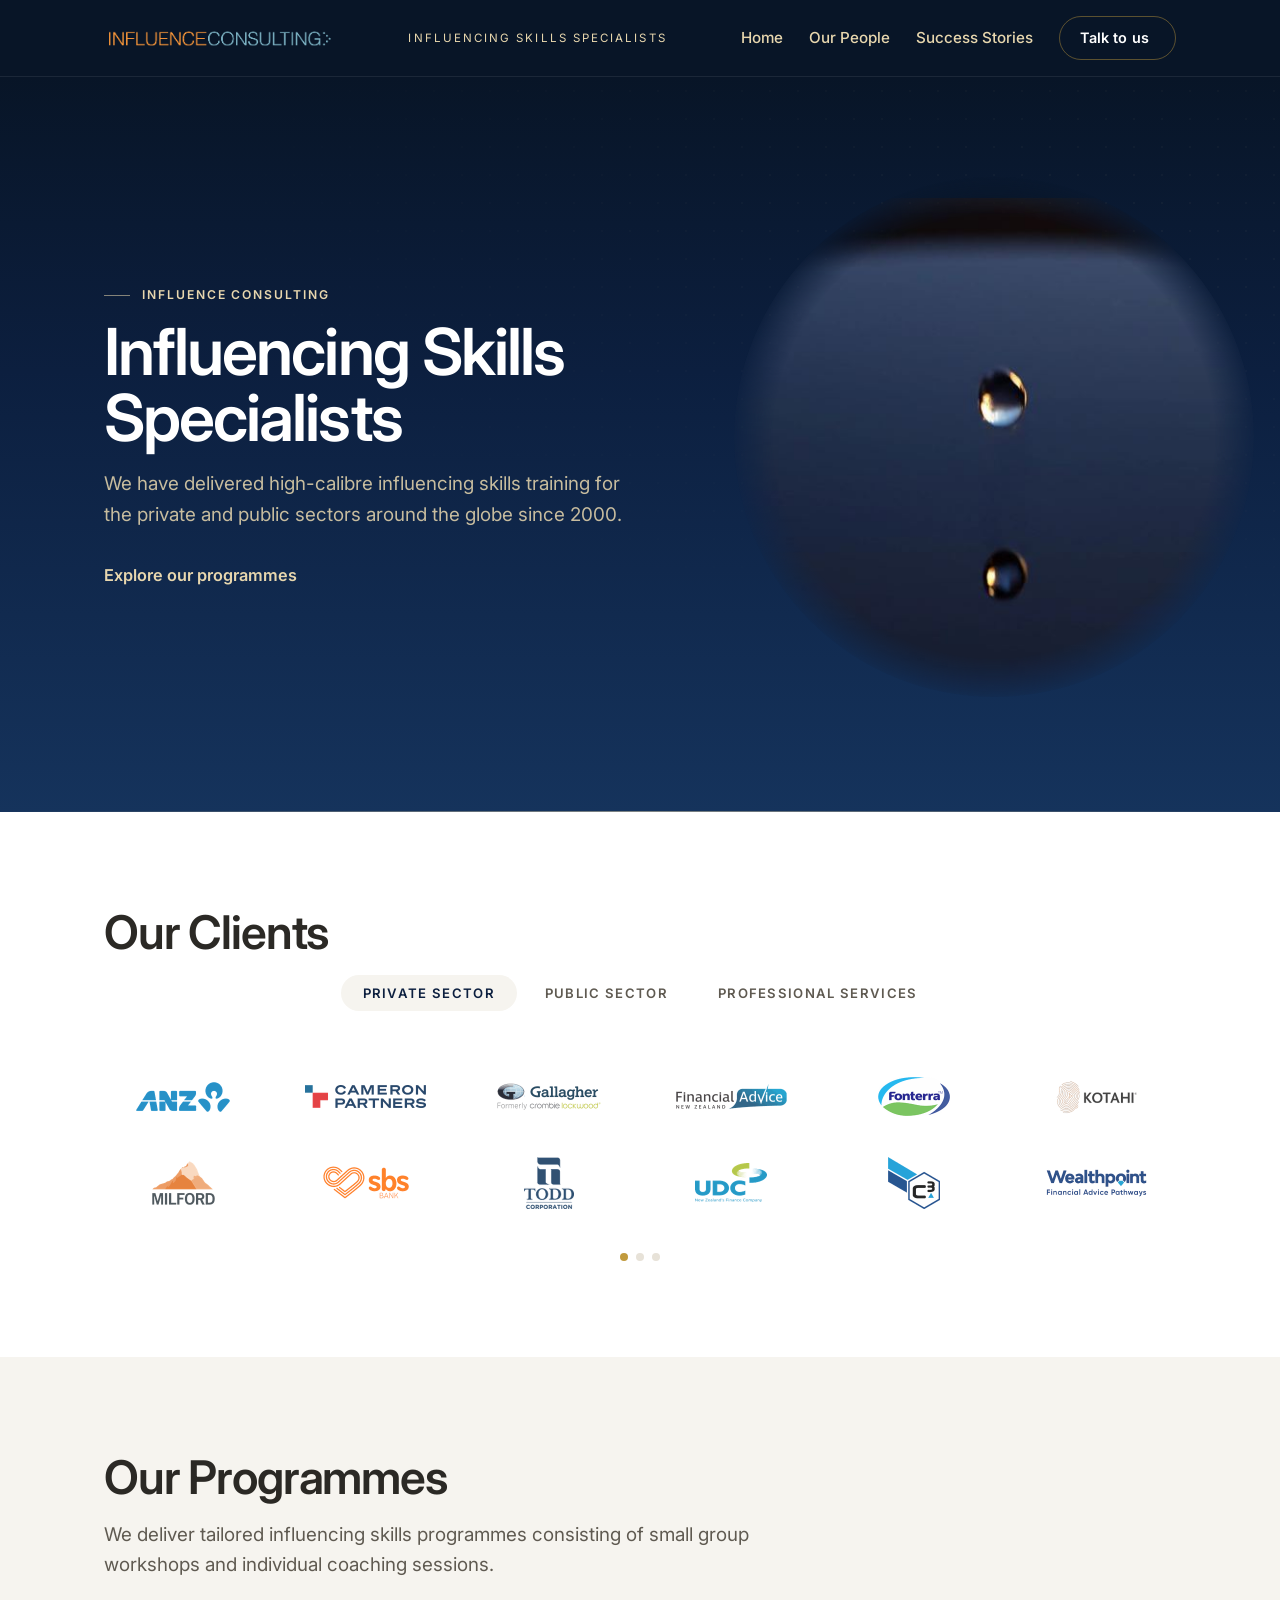
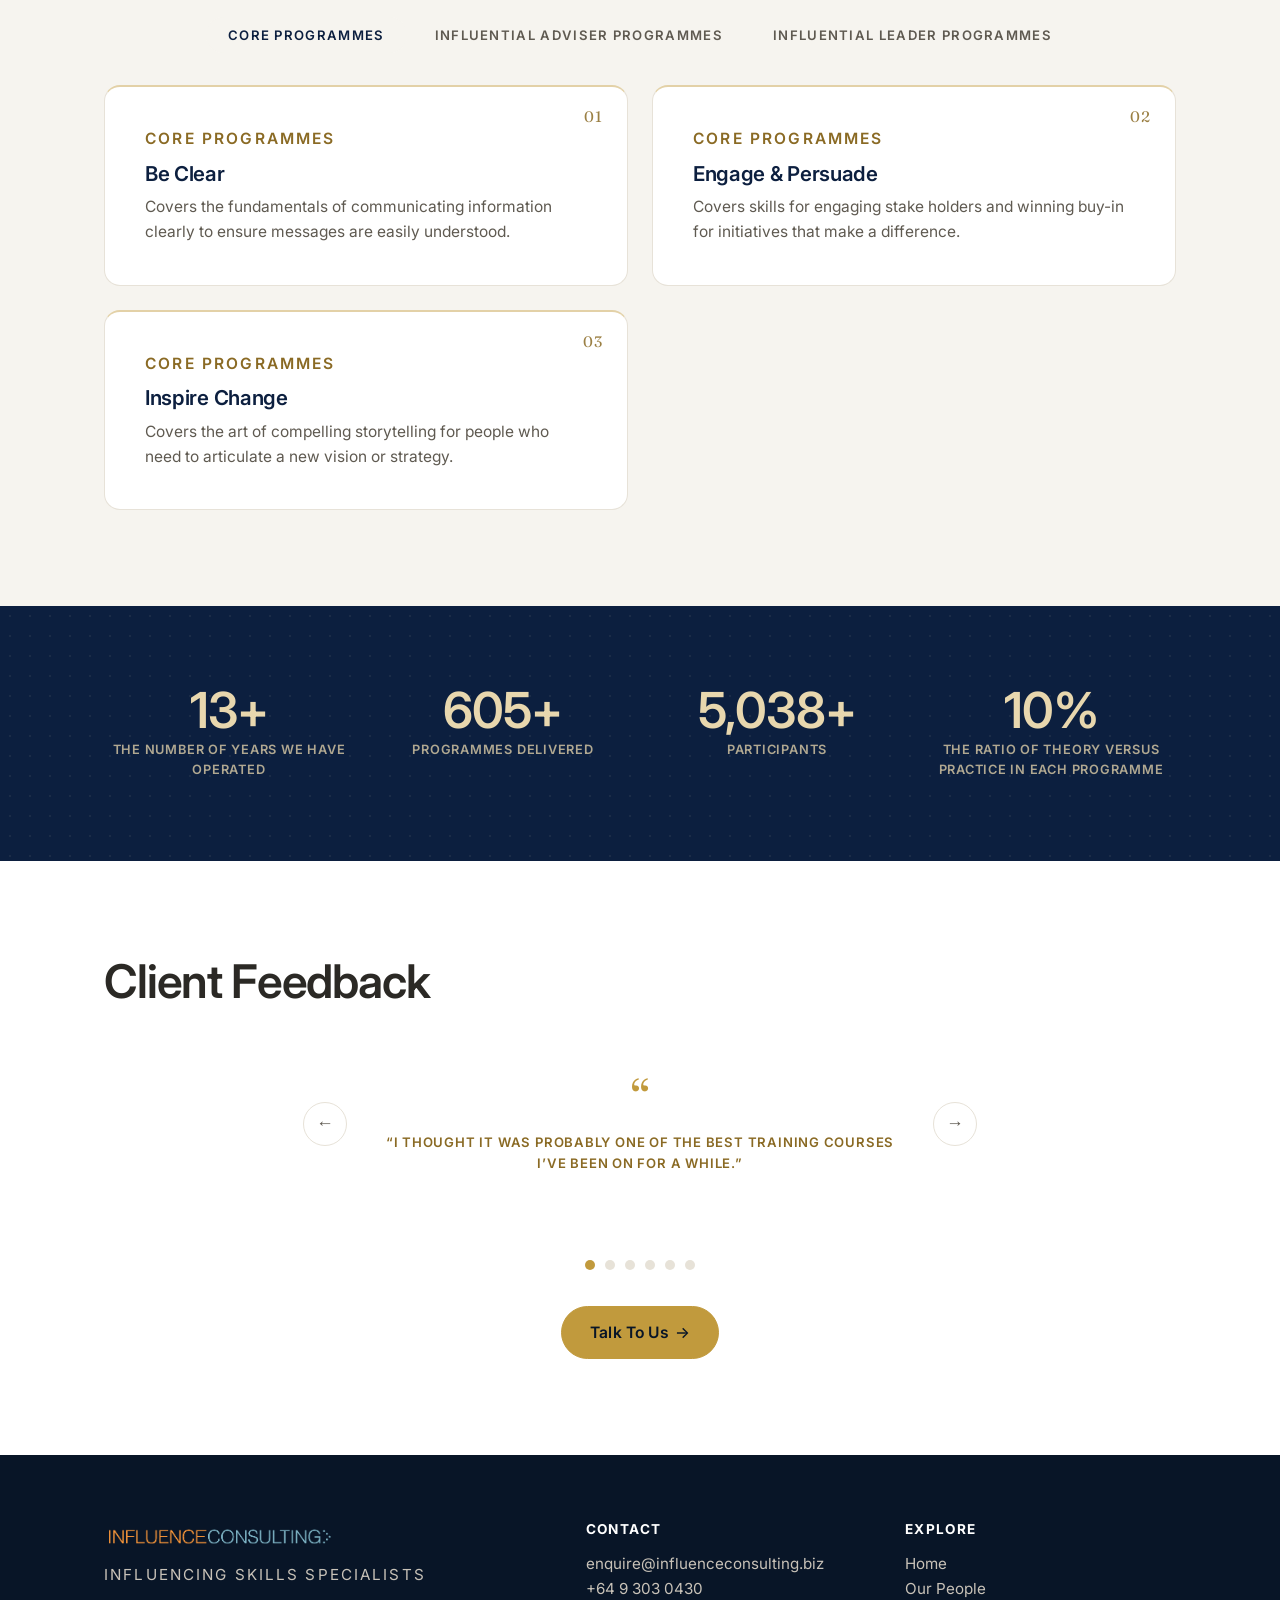
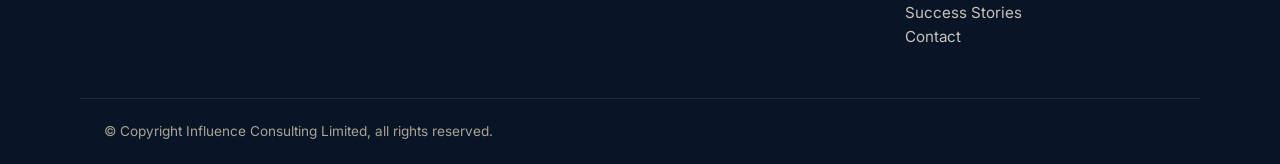
==== commit 72992f4c: "Shorten Driving Change card description" ====
--- a/index.html
+++ b/index.html
@@ -4,20 +4,19 @@
 <meta charset="UTF-8">
 <meta name="viewport" content="width=device-width, initial-scale=1">
 <title>Influence Consulting – Leading Influencing Skills Specialists</title>
-<link rel="canonical" href="https://www.influence.co.nz/">
 <link rel="icon" href="/assets/favicon.ico" sizes="any">
 <link rel="icon" href="/assets/favicon-32.png" type="image/png" sizes="32x32">
 <link rel="apple-touch-icon" href="/assets/favicon-180.png">
 <meta property="og:title" content="Influence Consulting – Leading Influencing Skills Specialists">
 <meta property="og:description" content="We have delivered high-calibre influencing skills training for the private and public sectors around the globe since 2000.">
-<meta property="og:image" content="https://www.influence.co.nz/assets/og-image.jpg">
+<meta property="og:image" content="https://influence-website.onrender.com/assets/og-image.jpg">
 <meta property="og:image:width" content="1200">
 <meta property="og:image:height" content="630">
 <meta property="og:image:alt" content="Influence Consulting — Influencing Skills Specialists">
 <meta name="twitter:card" content="summary_large_image">
 <meta name="twitter:title" content="Influence Consulting – Leading Influencing Skills Specialists">
 <meta name="twitter:description" content="We have delivered high-calibre influencing skills training for the private and public sectors around the globe since 2000.">
-<meta name="twitter:image" content="https://www.influence.co.nz/assets/og-image.jpg">
+<meta name="twitter:image" content="https://influence-website.onrender.com/assets/og-image.jpg">
 <meta property="og:type" content="website">
 <meta name="description" content="We have delivered high-calibre influencing skills training for the private and public sectors around the globe since 2000.">
 <link rel="preconnect" href="https://fonts.googleapis.com">
@@ -110,7 +109,7 @@
 </div>
 <div class="grid-2 active" style="margin-top:24px"><div class="card"><p class="card-kicker">Core Programmes</p><h3>Be Clear</h3><p>Covers the fundamentals of communicating information clearly to ensure messages are easily understood.</p></div><div class="card"><p class="card-kicker">Core Programmes</p><h3>Engage &amp; Persuade</h3><p>Covers skills for engaging stake holders and winning buy-in for initiatives that make a difference.</p></div><div class="card"><p class="card-kicker">Core Programmes</p><h3>Inspire Change</h3><p>Covers the art of compelling storytelling for people who need to articulate a new vision or strategy.</p></div></div>
 <div class="grid-2" style="margin-top:24px"><div class="card"><p class="card-kicker">Influential Adviser Programmes</p><h3>Influential Adviser<br>Business Development Skills</h3><p>Programmes designed for the banking, financial or professional service sectors, that result in more business with existing and prospective clients.</p></div><div class="card"><p class="card-kicker">Influential Adviser Programmes</p><h3>Influential Adviser<br>Consulting Skills</h3><p>Programmes that help banking, financial or professional service consultants develop key communication skills that cement strategic client relationships.</p></div></div>
-<div class="grid-1" style="margin-top:24px"><div class="card"><p class="card-kicker">Influential Leader Programmes</p><h3>Driving Change</h3><p>A four-step process for driving change: make good change decisions by testing whether change is necessary and possible; reality check your commitment as a leader to drive it; make the case for change by strategically influencing stakeholders to secure buy-in; and drive change, maintaining momentum by overcoming blockages such as resistance before, during and after the change is implemented.</p></div>
+<div class="grid-1" style="margin-top:24px"><div class="card"><p class="card-kicker">Influential Leader Programmes</p><h3>Driving Change</h3><p>A four-step process for driving change: decide if change is necessary, reality check your commitment as a leader, secure stakeholder buy-in, and maintain momentum through resistance.</p></div>
 </div>
 </div></section>
 
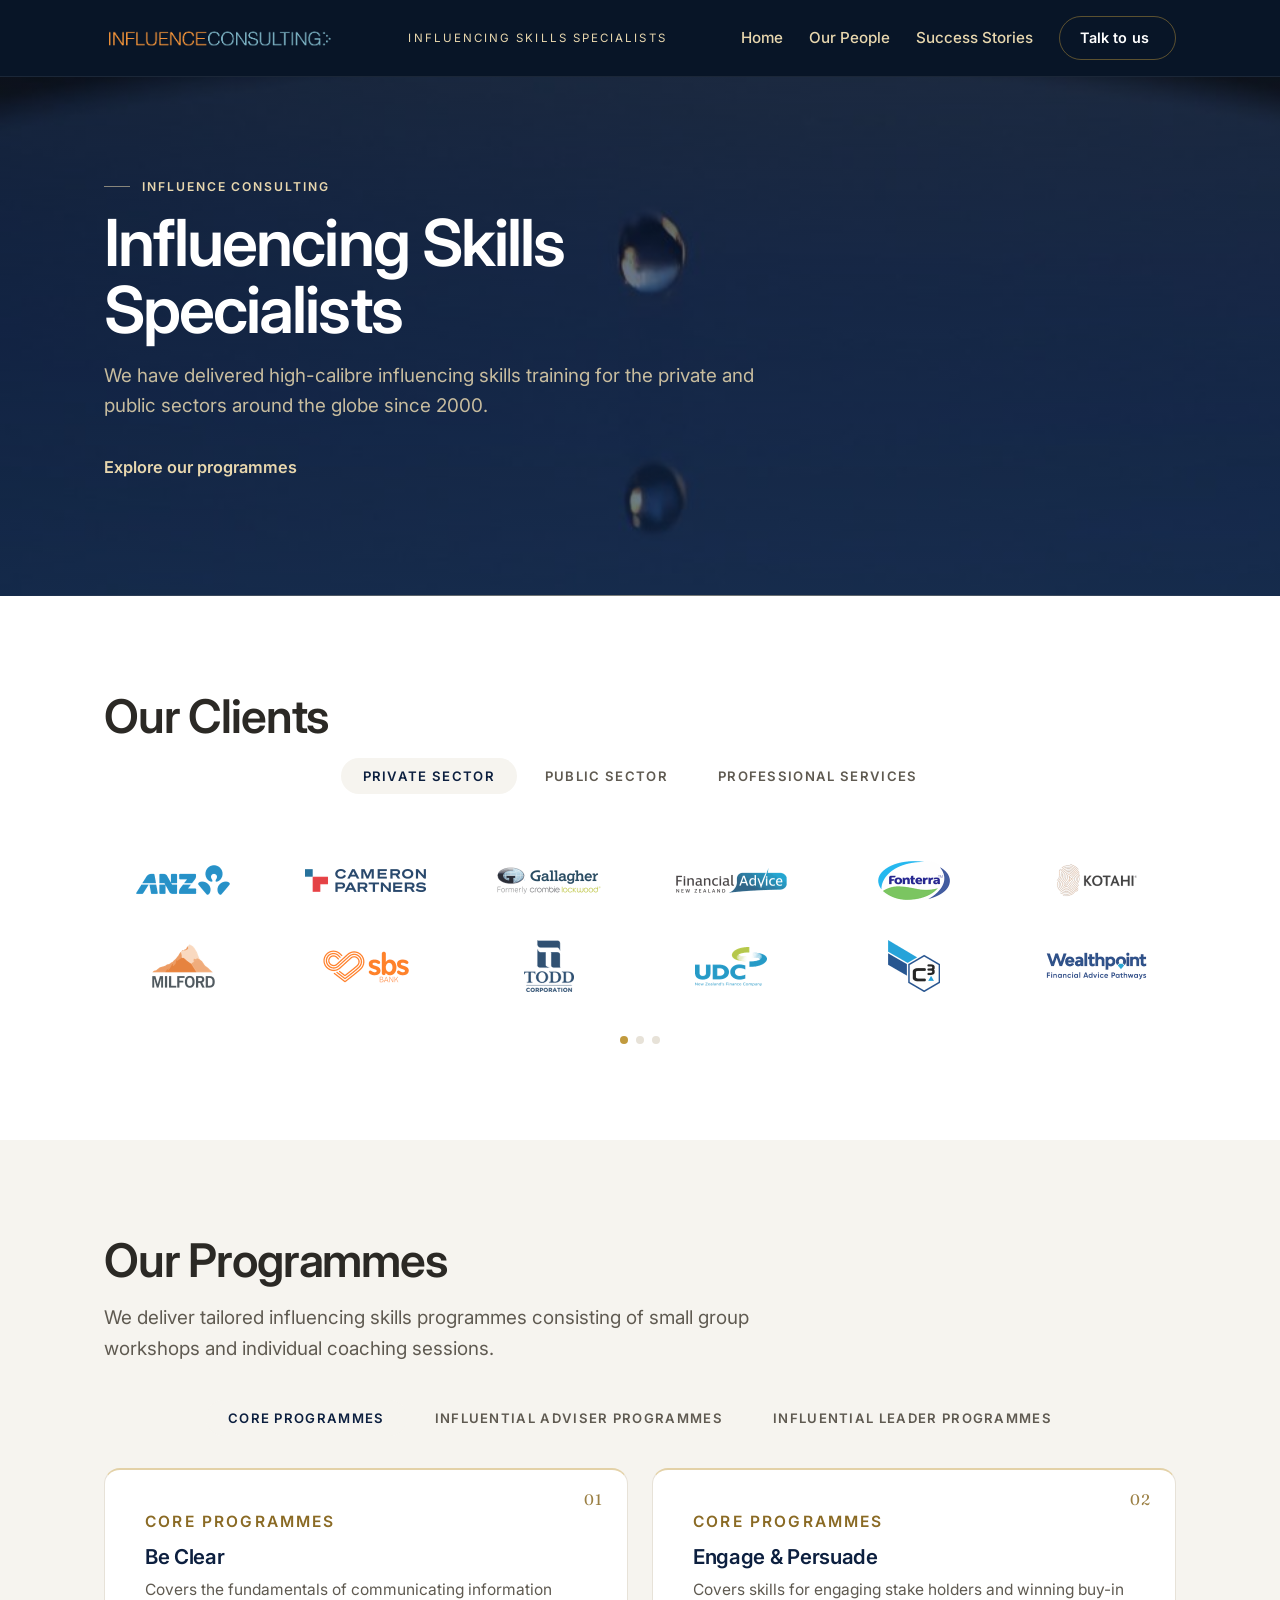
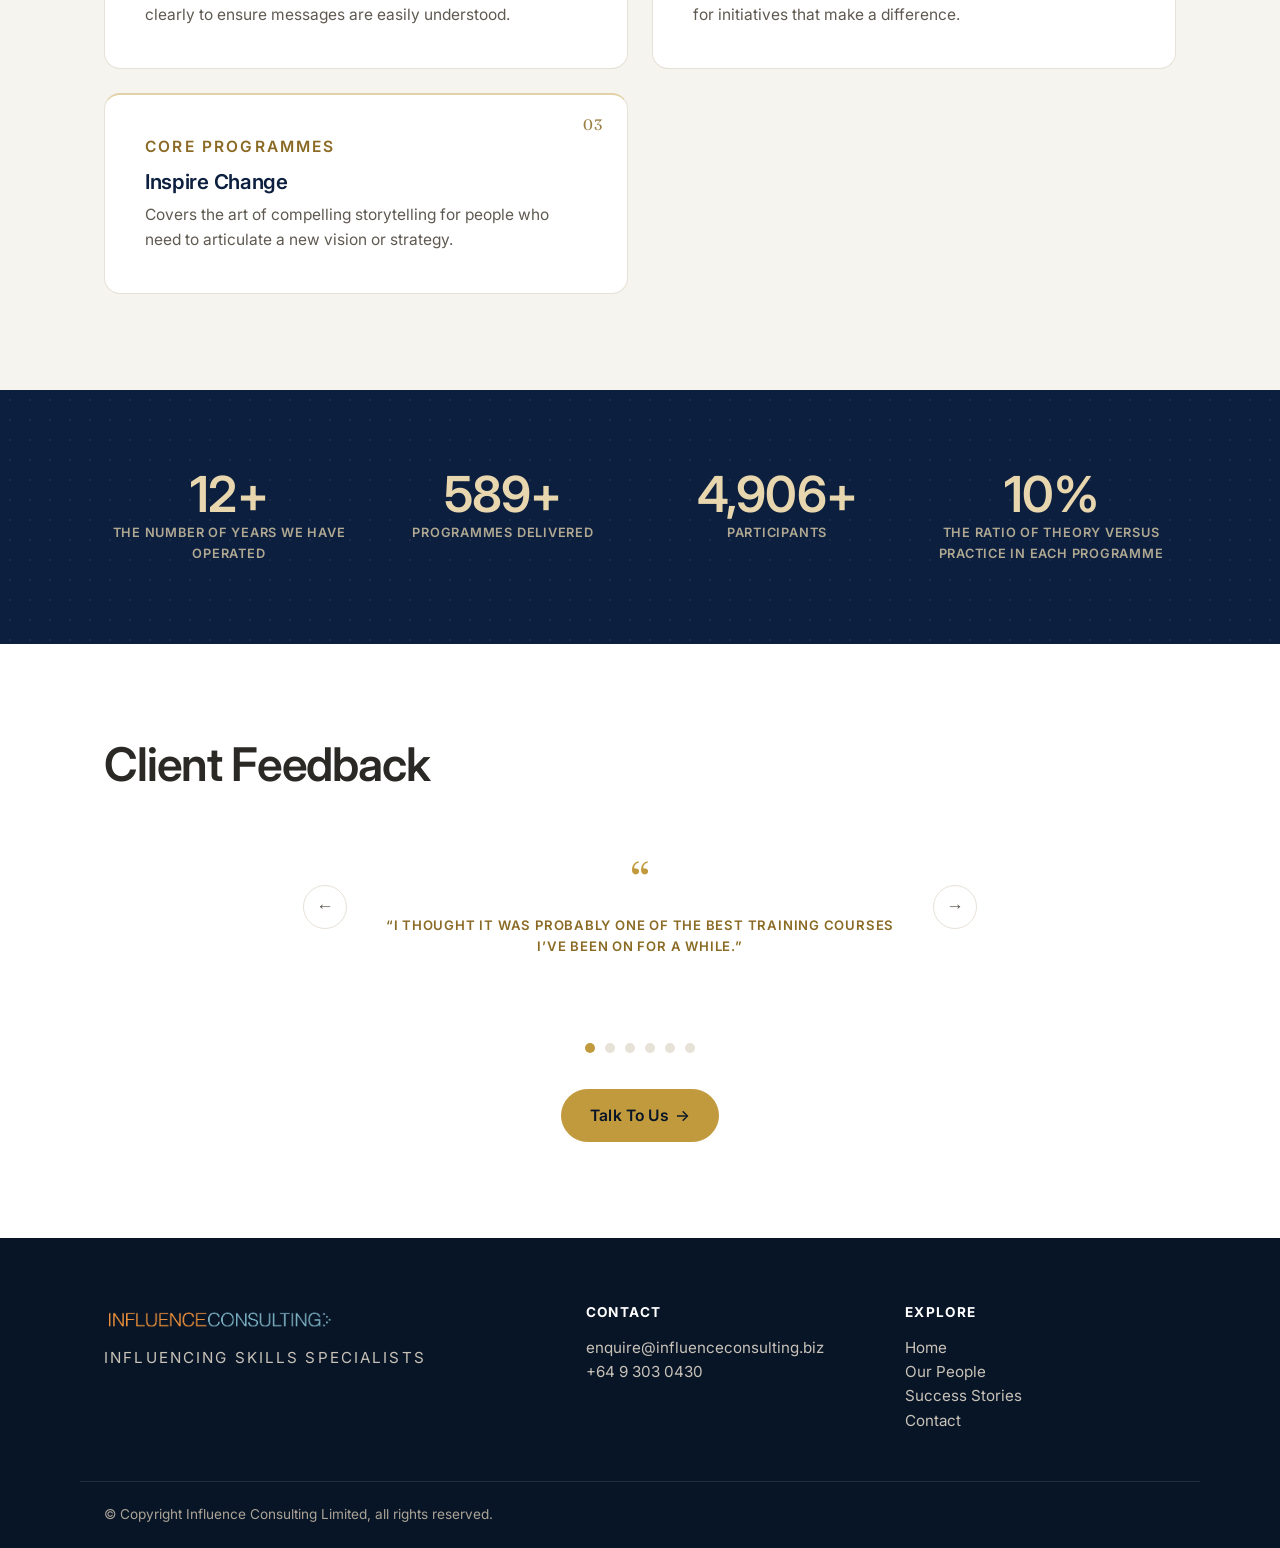
==== commit 70682a8d: "Hero video as full-bleed section background; outcome-framed Driving Change description" ====
--- a/index.html
+++ b/index.html
@@ -39,14 +39,14 @@
     </nav>
   </div>
 </header>
-<main><section class="hero"><div class="wrap hero-grid">
+<main><section class="hero">
+    <video class="hero-bg" autoplay muted loop playsinline preload="auto" poster="assets/hero-drop-poster.jpg" aria-hidden="true">
+      <source src="assets/hero-drop.mp4" type="video/mp4">
+    </video>
+    <div class="hero-scrim"></div>
+    <div class="wrap hero-grid">
     <div><p class="eyebrow">Influence Consulting</p>
     <h1>Influencing Skills Specialists</h1><p class="lede">We have delivered high-calibre influencing skills training for the private and public sectors around the globe since 2000.</p><p class="hero-link"><a href="#programmes">Explore our programmes</a></p>
-    </div>
-    <div class="hero-media hero-drop">
-      <div class="drop-frame"><video class="drop-video" autoplay muted loop playsinline preload="auto" poster="assets/hero-drop-poster.jpg" aria-hidden="true">
-        <source src="assets/hero-drop.mp4" type="video/mp4">
-      </video></div>
     </div>
     </div></section><section class="section client-section"><div class="wrap">
 <h2>Our Clients</h2>
@@ -109,7 +109,7 @@
 </div>
 <div class="grid-2 active" style="margin-top:24px"><div class="card"><p class="card-kicker">Core Programmes</p><h3>Be Clear</h3><p>Covers the fundamentals of communicating information clearly to ensure messages are easily understood.</p></div><div class="card"><p class="card-kicker">Core Programmes</p><h3>Engage &amp; Persuade</h3><p>Covers skills for engaging stake holders and winning buy-in for initiatives that make a difference.</p></div><div class="card"><p class="card-kicker">Core Programmes</p><h3>Inspire Change</h3><p>Covers the art of compelling storytelling for people who need to articulate a new vision or strategy.</p></div></div>
 <div class="grid-2" style="margin-top:24px"><div class="card"><p class="card-kicker">Influential Adviser Programmes</p><h3>Influential Adviser<br>Business Development Skills</h3><p>Programmes designed for the banking, financial or professional service sectors, that result in more business with existing and prospective clients.</p></div><div class="card"><p class="card-kicker">Influential Adviser Programmes</p><h3>Influential Adviser<br>Consulting Skills</h3><p>Programmes that help banking, financial or professional service consultants develop key communication skills that cement strategic client relationships.</p></div></div>
-<div class="grid-1" style="margin-top:24px"><div class="card"><p class="card-kicker">Influential Leader Programmes</p><h3>Driving Change</h3><p>A four-step process for driving change: decide if change is necessary, reality check your commitment as a leader, secure stakeholder buy-in, and maintain momentum through resistance.</p></div>
+<div class="grid-1" style="margin-top:24px"><div class="card"><p class="card-kicker">Influential Leader Programmes</p><h3>Driving Change</h3><p>Gives leaders the clarity to decide which changes are worth making, the buy-in to carry them, and the momentum to see them through resistance.</p></div>
 </div>
 </div></section>
 
--- a/style.css
+++ b/style.css
@@ -57,18 +57,12 @@
 .hero .eyebrow{color:var(--gold-soft)}
 .hero h1{color:#fff;max-width:18ch}
 .hero .lede{color:rgba(232,215,174,.85);margin-top:18px}
-.hero-grid{display:grid;grid-template-columns:1.15fr 1fr;gap:clamp(32px,4vw,56px);align-items:center;position:relative;z-index:1}
-@media (min-width:1000px){.hero-media{width:min(620px,58vw);margin-right:calc(-1 * clamp(0px,10vw,150px))}}
+.hero-grid{display:grid;grid-template-columns:1fr;gap:clamp(32px,4vw,56px);align-items:center;position:relative;z-index:1}
 .hero-link{margin-top:var(--space-4)}
 .hero-link a{color:var(--gold-soft);font-weight:600;text-decoration:none;font-size:1.02rem}
 .hero-link a:hover{color:#fff}
-.hero-media{position:relative;display:flex;align-items:center;justify-content:center}
-.drop-frame{width:100%;max-width:520px;aspect-ratio:1/1;border-radius:50%;overflow:hidden;position:relative;background:var(--navy-deep);
-  -webkit-mask-image:radial-gradient(circle at 50% 50%,#000 60%,rgba(0,0,0,0) 72%);
-  mask-image:radial-gradient(circle at 50% 50%,#000 60%,rgba(0,0,0,0) 72%)}
-/* cover fit: water fills the circle; 4% down-shift keeps the splash crown fully inside */
-.drop-video{position:absolute;inset:0;width:100%;height:100%;object-fit:cover;transform:translateY(4%);display:block}
-.drop-still{position:absolute;inset:0;width:100%;height:100%;object-fit:cover;display:block}
+.hero-bg{position:absolute;inset:0;width:100%;height:100%;object-fit:cover;z-index:0}
+.hero-scrim{position:absolute;inset:0;z-index:0;background:linear-gradient(180deg,var(--navy-deep) 0%,var(--navy) 40%,var(--navy-hi) 100%);opacity:.62}
 
 /* ghost watermark heading */
 .section-head{padding-top:clamp(90px,10vw,150px)}
@@ -223,7 +217,7 @@
   .hero-grid,.grid-2,.contact-grid,.footer-grid{grid-template-columns:1fr}
   .grid-3{grid-template-columns:1fr}
   .hero{padding:40px 0 56px}
-  .drop-frame{max-width:300px;margin:0 auto}
+
   .stats-grid{grid-template-columns:repeat(2,1fr)}
   .logo-grid{grid-template-columns:repeat(3,1fr)}
   .bubble{position:relative;max-width:100%;transform:none;opacity:1}
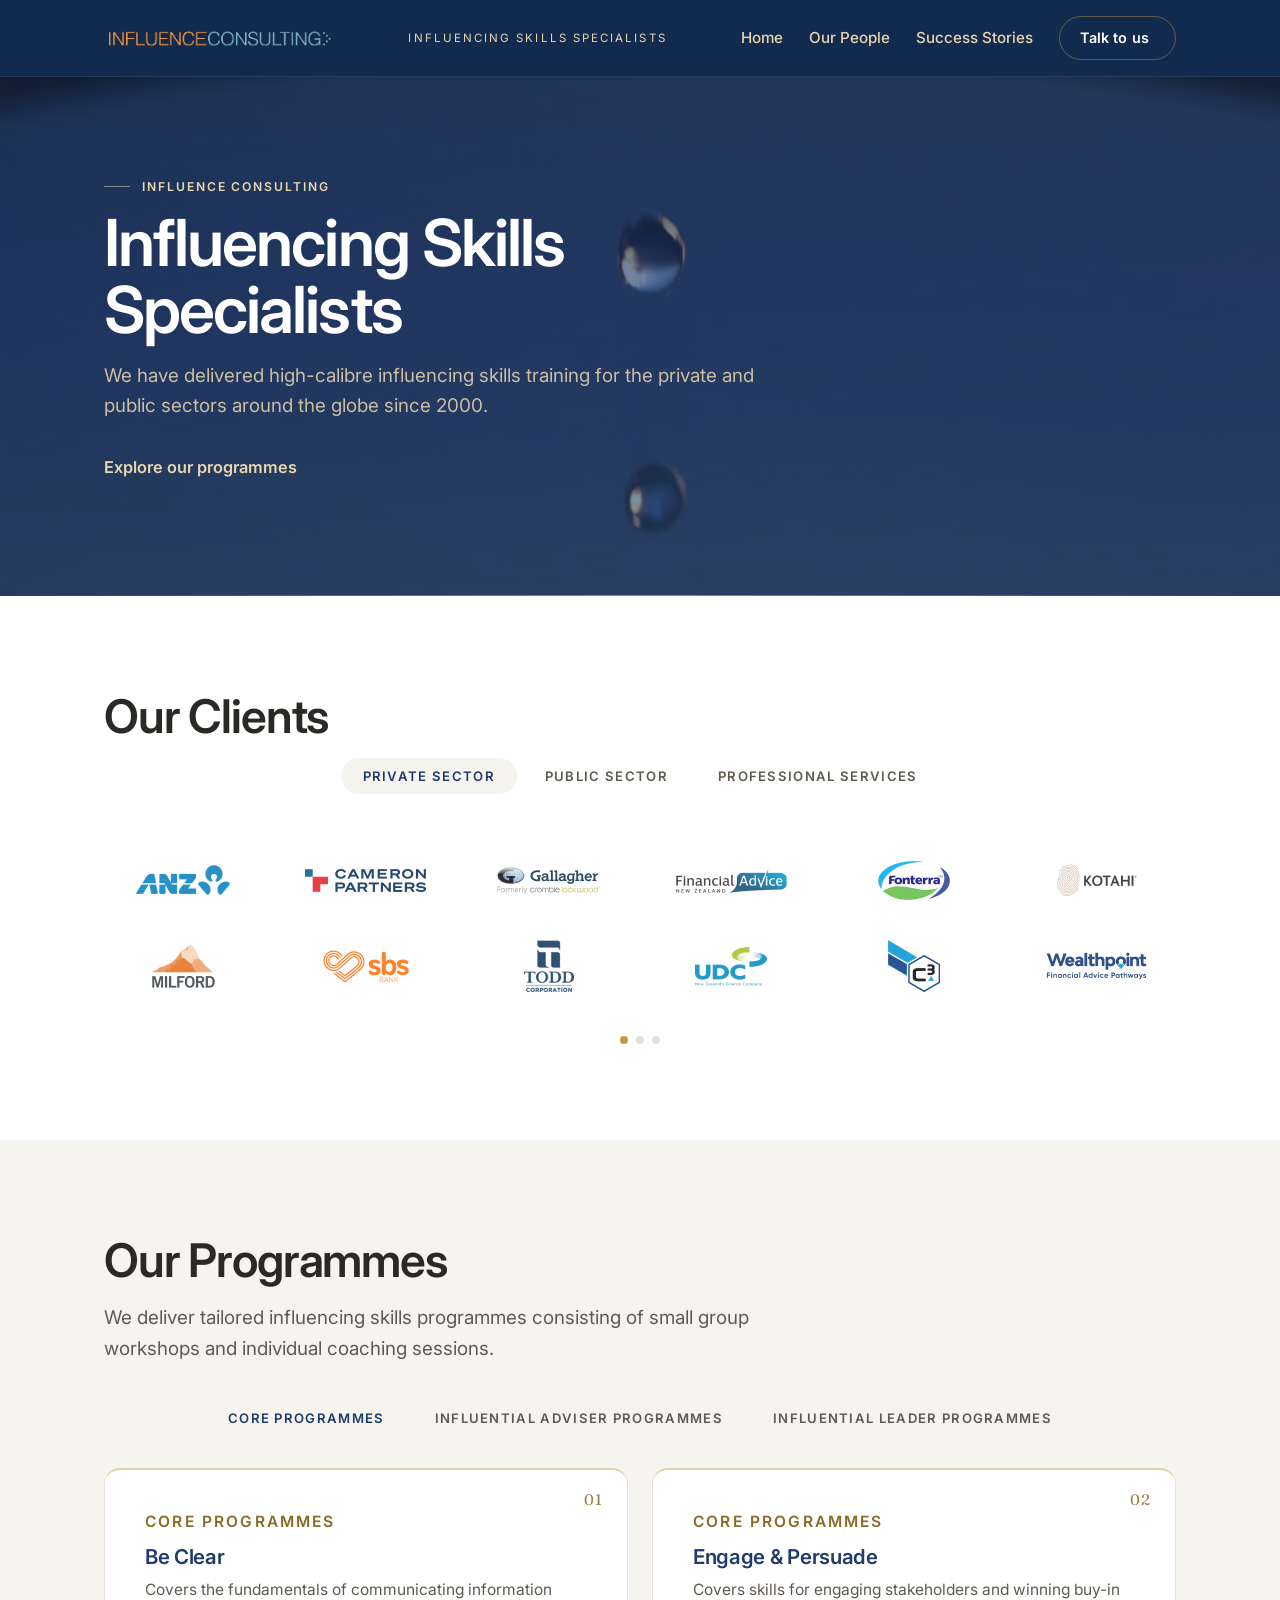
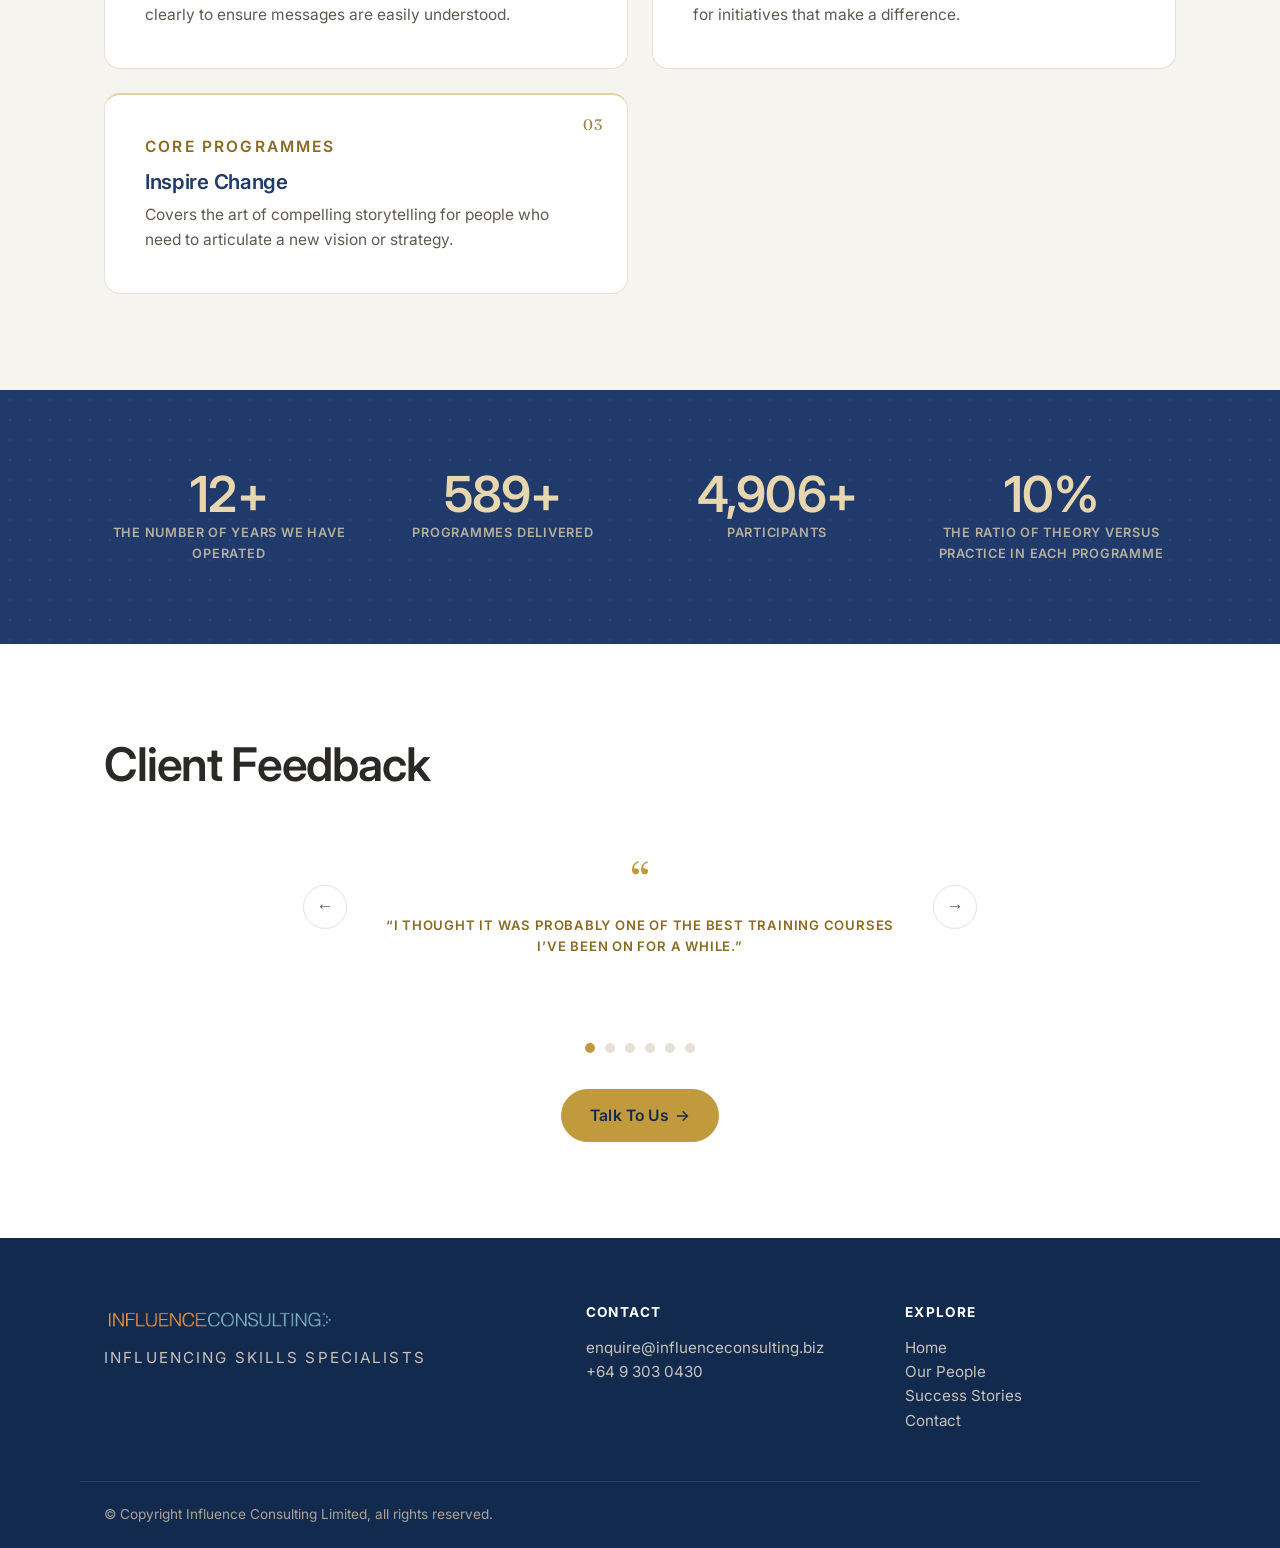
==== commit 7c85d9dc: "Typo fix: 'stake holders' -> 'stakeholders' in Engage & Persuade card" ====
--- a/index.html
+++ b/index.html
@@ -107,7 +107,7 @@
   <button class="programme-tab">Influential Adviser Programmes</button>
   <button class="programme-tab">Influential Leader Programmes</button>
 </div>
-<div class="grid-2 active" style="margin-top:24px"><div class="card"><p class="card-kicker">Core Programmes</p><h3>Be Clear</h3><p>Covers the fundamentals of communicating information clearly to ensure messages are easily understood.</p></div><div class="card"><p class="card-kicker">Core Programmes</p><h3>Engage &amp; Persuade</h3><p>Covers skills for engaging stake holders and winning buy-in for initiatives that make a difference.</p></div><div class="card"><p class="card-kicker">Core Programmes</p><h3>Inspire Change</h3><p>Covers the art of compelling storytelling for people who need to articulate a new vision or strategy.</p></div></div>
+<div class="grid-2 active" style="margin-top:24px"><div class="card"><p class="card-kicker">Core Programmes</p><h3>Be Clear</h3><p>Covers the fundamentals of communicating information clearly to ensure messages are easily understood.</p></div><div class="card"><p class="card-kicker">Core Programmes</p><h3>Engage &amp; Persuade</h3><p>Covers skills for engaging stakeholders and winning buy-in for initiatives that make a difference.</p></div><div class="card"><p class="card-kicker">Core Programmes</p><h3>Inspire Change</h3><p>Covers the art of compelling storytelling for people who need to articulate a new vision or strategy.</p></div></div>
 <div class="grid-2" style="margin-top:24px"><div class="card"><p class="card-kicker">Influential Adviser Programmes</p><h3>Influential Adviser<br>Business Development Skills</h3><p>Programmes designed for the banking, financial or professional service sectors, that result in more business with existing and prospective clients.</p></div><div class="card"><p class="card-kicker">Influential Adviser Programmes</p><h3>Influential Adviser<br>Consulting Skills</h3><p>Programmes that help banking, financial or professional service consultants develop key communication skills that cement strategic client relationships.</p></div></div>
 <div class="grid-1" style="margin-top:24px"><div class="card"><p class="card-kicker">Influential Leader Programmes</p><h3>Driving Change</h3><p>Gives leaders the clarity to decide which changes are worth making, the buy-in to carry them, and the momentum to see them through resistance.</p></div>
 </div>
--- a/style.css
+++ b/style.css
@@ -1,7 +1,7 @@
 /* design tokens: the only ad-hoc colour values in this file should be inside this block */
 :root{
-  --ink:#2b2925; --ink-soft:#5f5a51; --navy:#0c1f3f; --navy-deep:#081527; --navy-hi:#15335c;
-  --navy-mid:#0e2648;
+  --ink:#2b2925; --ink-soft:#5f5a51; --navy:#203a6b; --navy-deep:#132a4f; --navy-hi:#32527f;
+  --navy-mid:#1d3a6b;
   --gold:#c19a3d; --gold-ink:#8a6a24; --gold-soft:#e8d7ae; --gold-bright:#d4a843; --tint:#f6f4ef; --line:#e7e2d8;
   --space-2:16px; --space-3:24px; --space-4:32px; --space-6:48px; --space-8:64px; --space-12:96px;
   --font-display:"Fraunces",Georgia,serif; --font-body:"Inter",-apple-system,sans-serif;
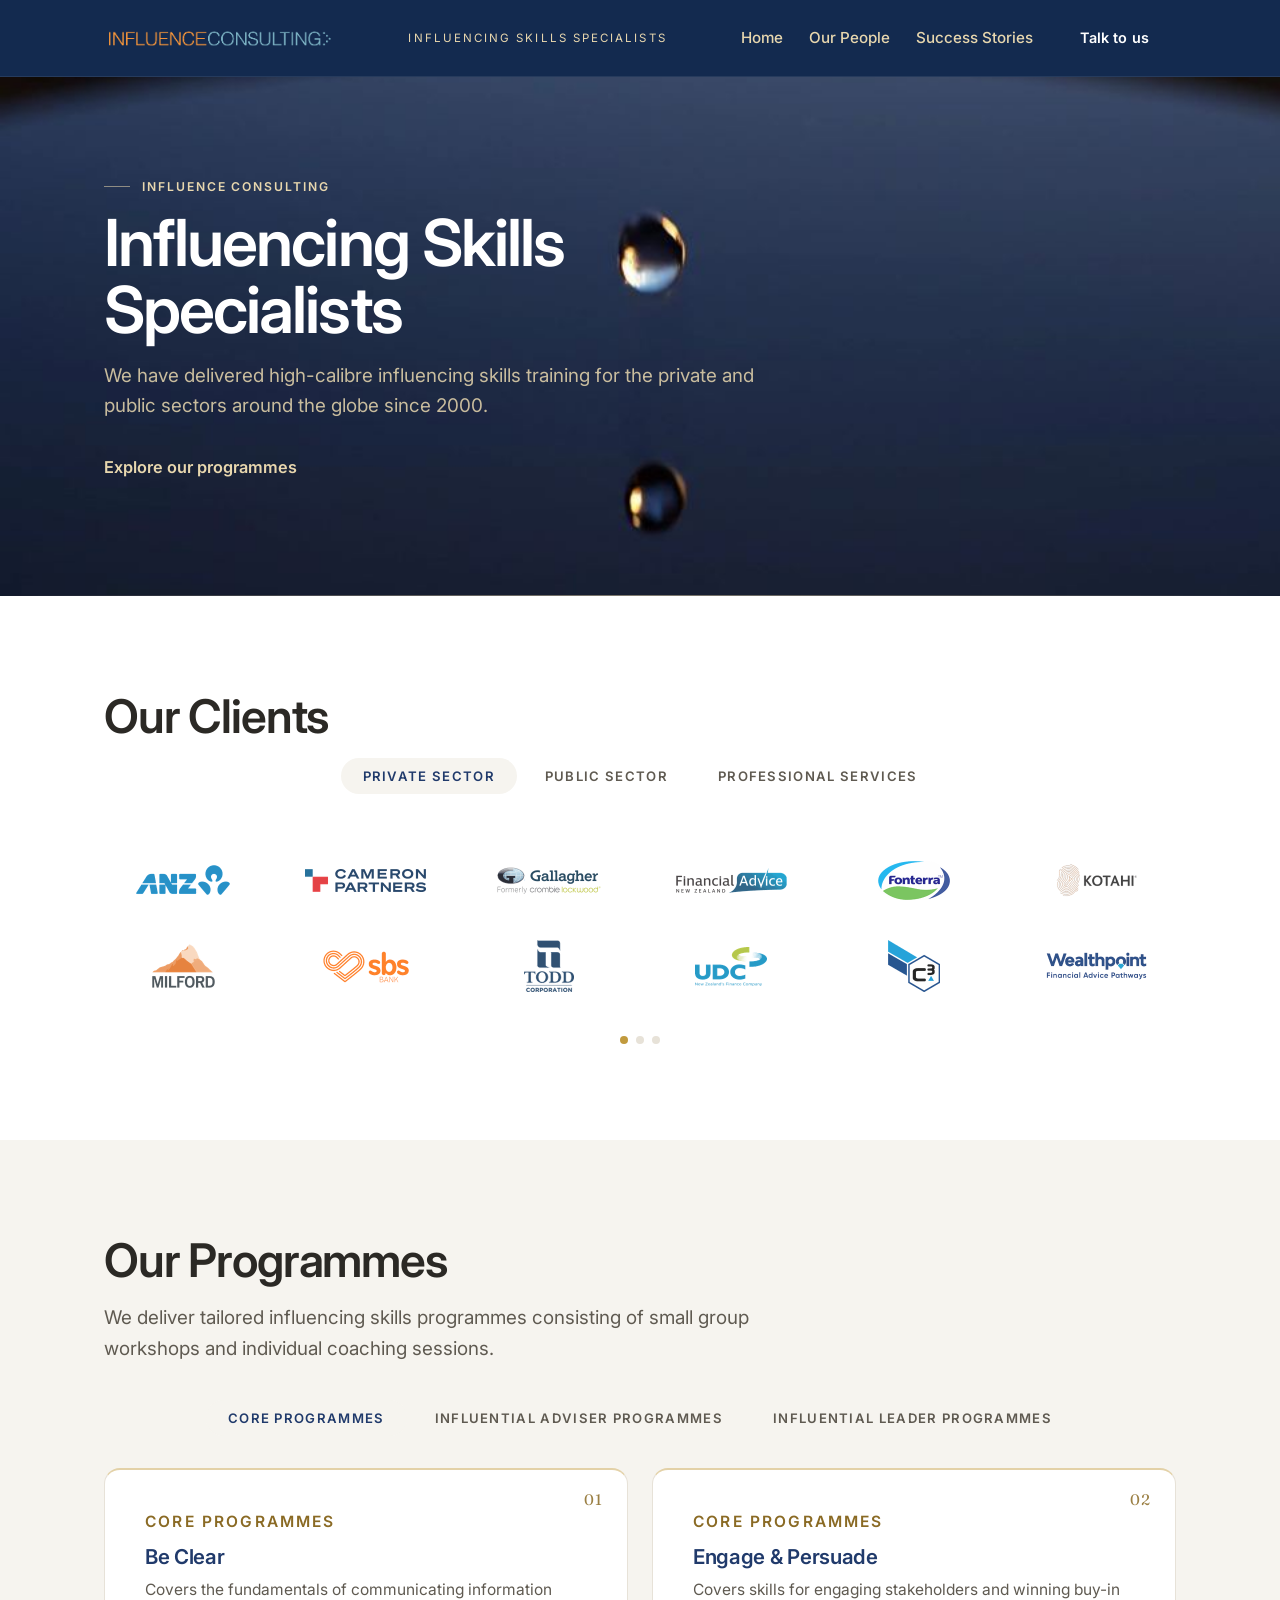
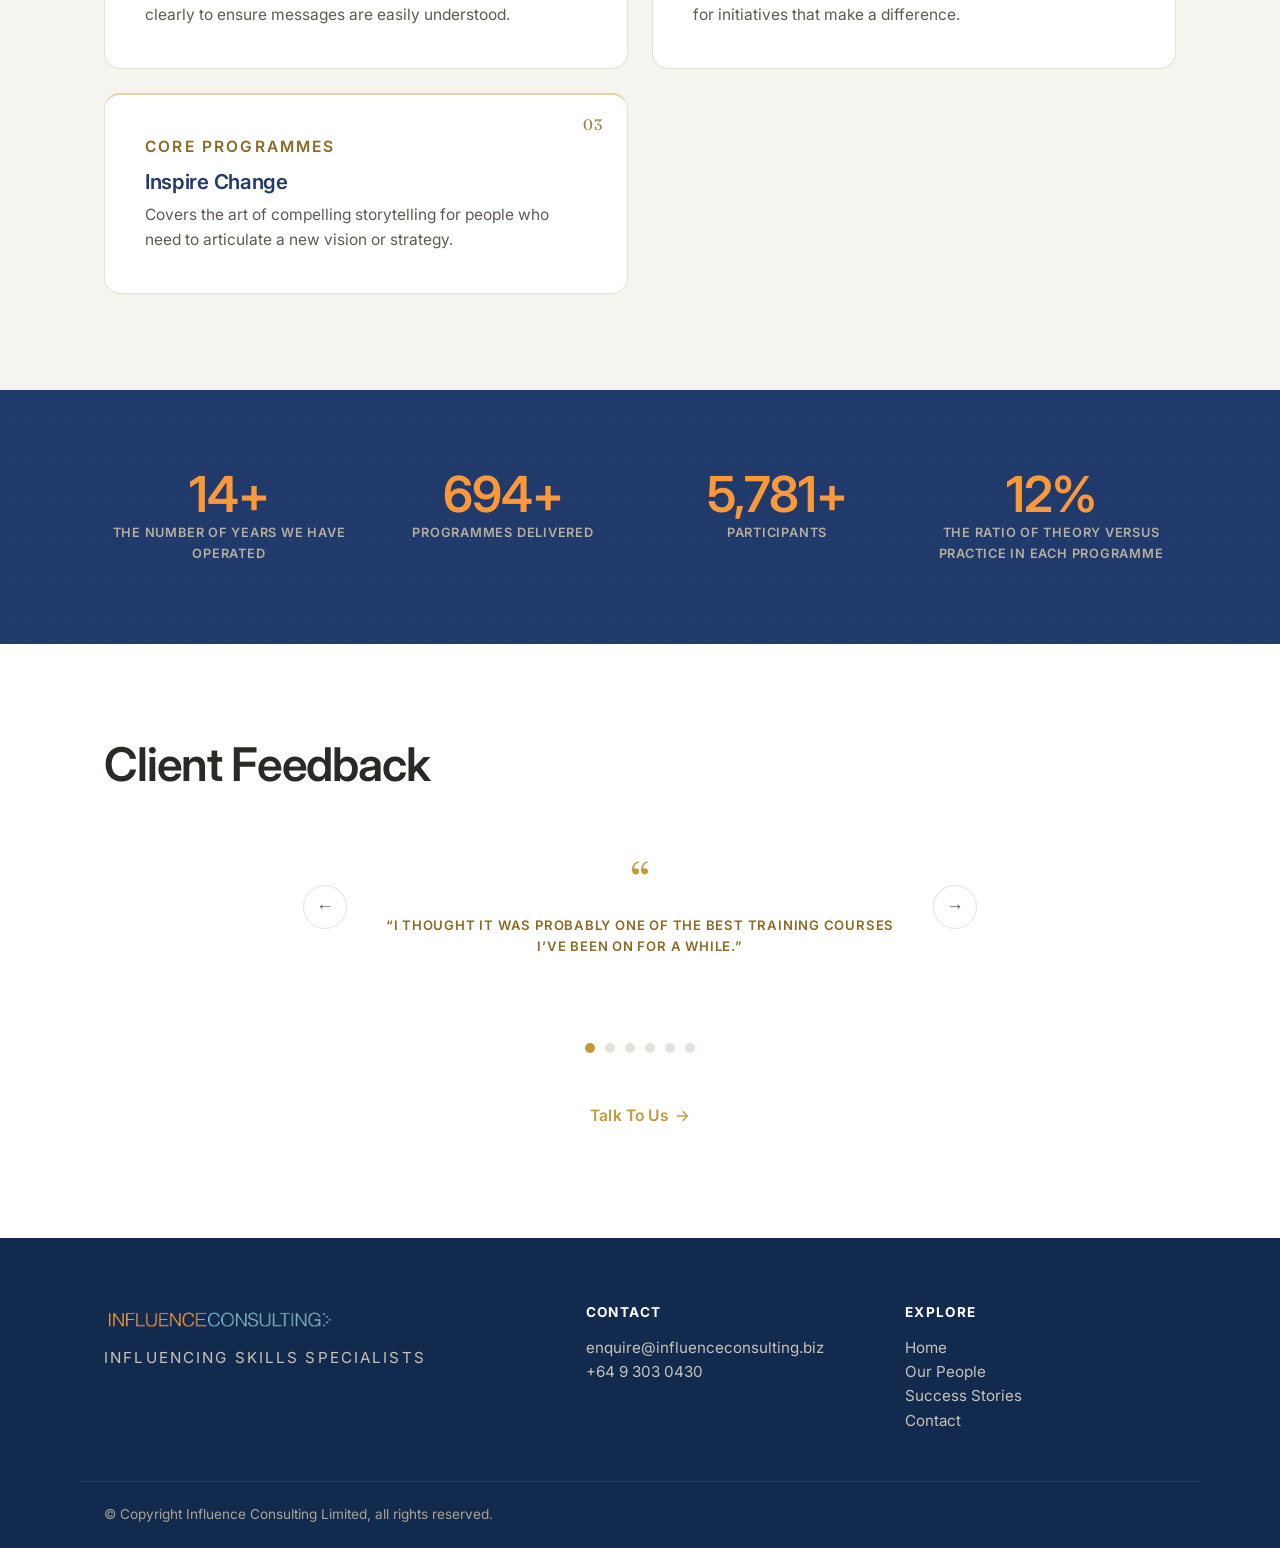
==== commit 7d6c38fe: "Remove navy scrim overlay: hero video fully transparent" ====
--- a/index.html
+++ b/index.html
@@ -43,7 +43,6 @@
     <video class="hero-bg" autoplay muted loop playsinline preload="auto" poster="assets/hero-drop-poster.jpg" aria-hidden="true">
       <source src="assets/hero-drop.mp4" type="video/mp4">
     </video>
-    <div class="hero-scrim"></div>
     <div class="wrap hero-grid">
     <div><p class="eyebrow">Influence Consulting</p>
     <h1>Influencing Skills Specialists</h1><p class="lede">We have delivered high-calibre influencing skills training for the private and public sectors around the globe since 2000.</p><p class="hero-link"><a href="#programmes">Explore our programmes</a></p>
--- a/style.css
+++ b/style.css
@@ -26,9 +26,9 @@
 .btn{display:inline-flex;align-items:center;background:transparent;color:#fff;padding:13px 28px;border-radius:999px;text-decoration:none;font-weight:600;font-size:.98rem;letter-spacing:.01em;transition:.2s;border:1.5px solid rgba(193,154,61,.55)}
 .btn::after{content:" \2192";font-weight:500;margin-left:6px}
 .btn:hover{background:var(--gold);color:var(--navy-deep);border-color:var(--gold)}
-.btn-gold{background:var(--gold);color:var(--navy-deep);border-color:var(--gold)}
-.btn-gold:hover{background:var(--navy);color:#fff;border-color:var(--navy)}
-.btn-sm{padding:9px 20px;font-size:.9rem;border-color:rgba(193,154,61,.45)}
+.btn-gold{background:transparent;color:var(--gold);border-color:transparent}
+.btn-gold:hover{background:var(--gold);color:var(--navy-deep);border-color:var(--gold)}
+.btn-sm{padding:9px 20px;font-size:.9rem;border-color:transparent}
 .btn-sm::after{content:""}
 .textlink{color:var(--navy);font-weight:600;text-decoration:none}
 .textlink:hover{color:var(--gold-ink)}
@@ -62,7 +62,6 @@
 .hero-link a{color:var(--gold-soft);font-weight:600;text-decoration:none;font-size:1.02rem}
 .hero-link a:hover{color:#fff}
 .hero-bg{position:absolute;inset:0;width:100%;height:100%;object-fit:cover;z-index:0}
-.hero-scrim{position:absolute;inset:0;z-index:0;background:linear-gradient(180deg,var(--navy-deep) 0%,var(--navy) 40%,var(--navy-hi) 100%);opacity:.62}
 
 /* ghost watermark heading */
 .section-head{padding-top:clamp(90px,10vw,150px)}
@@ -88,8 +87,8 @@
 .stats::before{content:"";position:absolute;inset:0;opacity:.08;pointer-events:none;
   background-image:radial-gradient(rgba(232,215,174,.85) 1px,transparent 1.5px);background-size:20px 20px}
 .stats-grid{display:grid;grid-template-columns:repeat(4,1fr);gap:var(--space-3);text-align:center}
-.stats strong{display:block;font-family:var(--font-body);font-weight:600;font-size:clamp(2.2rem,4vw,3.1rem);line-height:1;letter-spacing:-.02em;color:var(--gold-soft);transition:color .3s}
-.stats strong.counted{color:var(--gold-bright)}
+.stats strong{display:block;font-family:var(--font-body);font-weight:600;font-size:clamp(2.2rem,4vw,3.1rem);line-height:1;letter-spacing:-.02em;color:#fb983a;transition:color .3s}
+.stats strong.counted{color:#fb983a}
 .stats span{font-size:.8rem;font-weight:600;letter-spacing:.06em;text-transform:uppercase;color:rgba(232,215,174,.75);display:block;margin-top:4px}
 
 /* sections */
@@ -226,6 +225,7 @@
   .bubble-dots{margin-top:20px}
   .bubbles-wrapper{min-height:auto}
   .brand-tag{display:none}
+  .programme-tab{font-size:.7rem;padding:8px 16px;letter-spacing:.08em}
   .nav-toggle{display:flex}
   nav{position:fixed;top:76px;left:0;right:0;background:var(--navy-deep);flex-direction:column;align-items:stretch;gap:0;padding:8px 24px 20px;border-bottom:1px solid rgba(255,255,255,.1);box-shadow:0 16px 30px rgba(0,0,0,.35);transform:translateY(-12px);opacity:0;pointer-events:none;transition:.25s;z-index:49}
   .nav-open nav{transform:none;opacity:1;pointer-events:auto}
